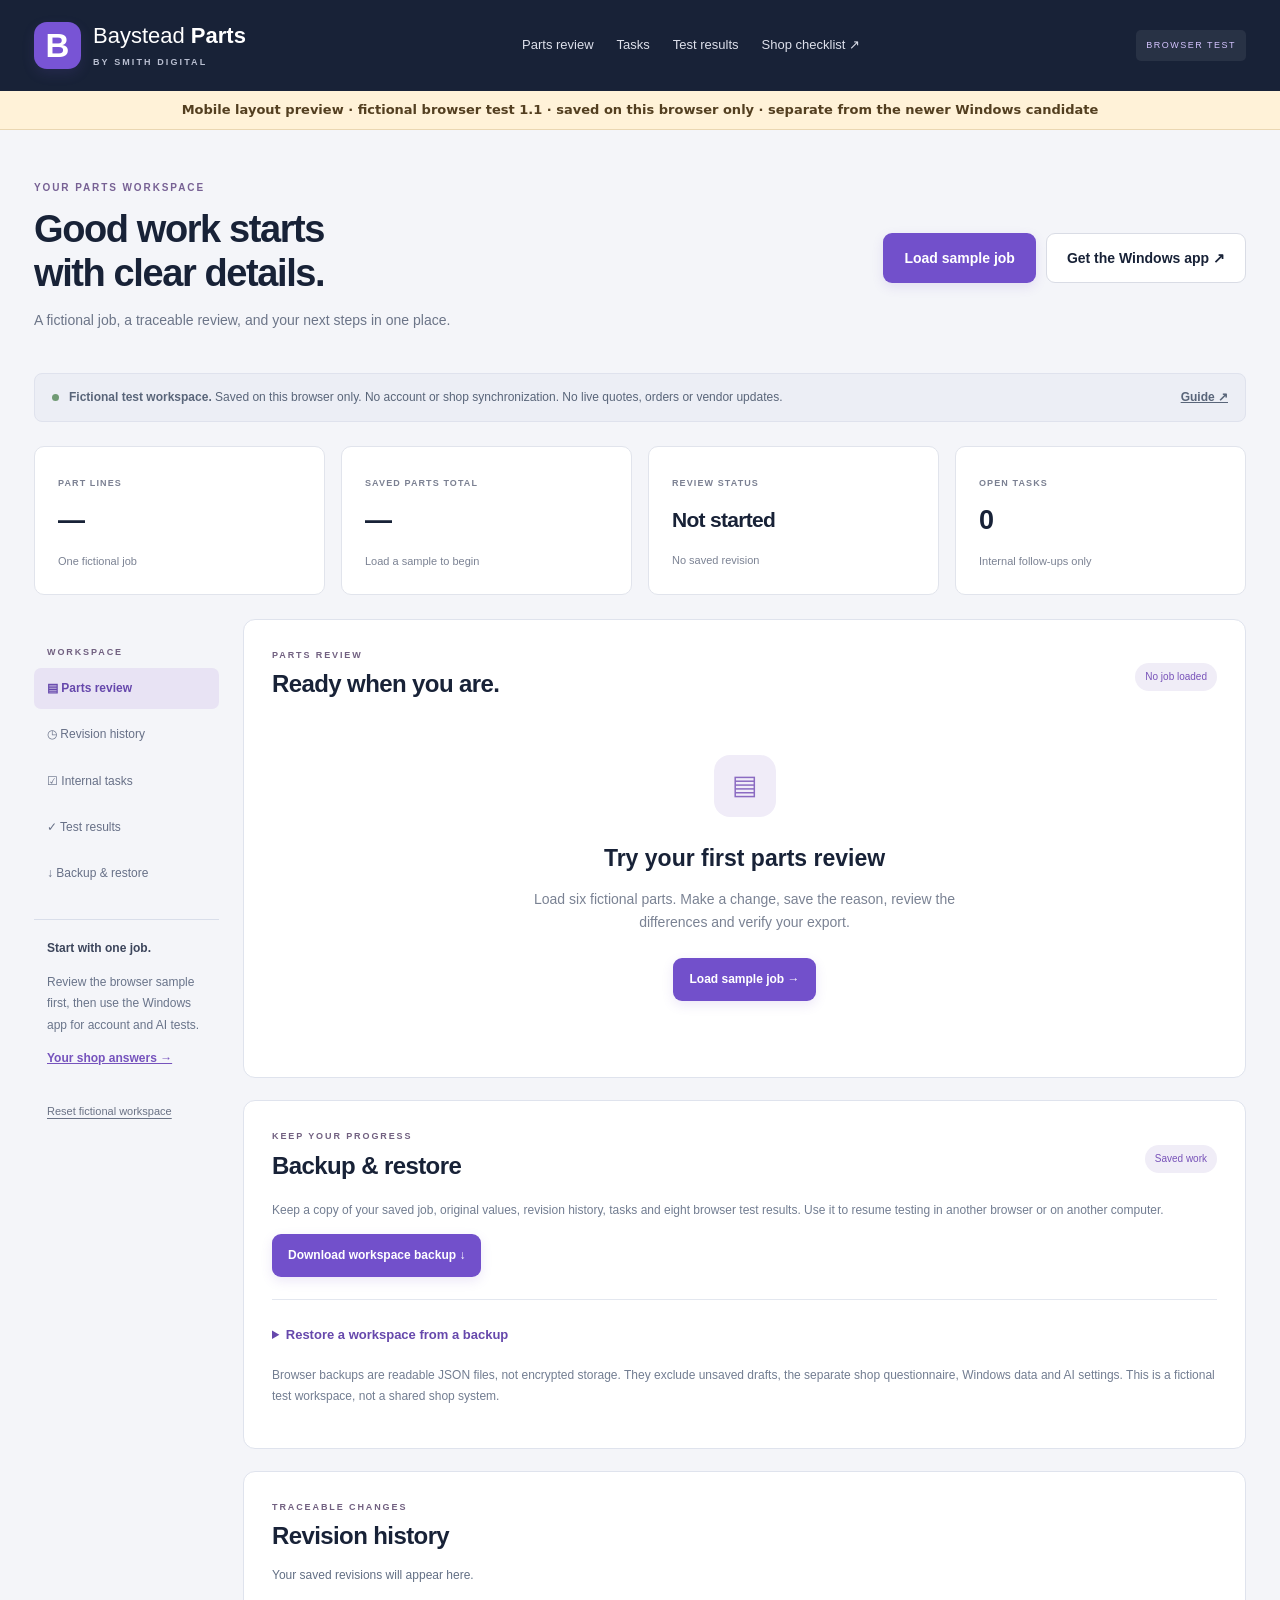
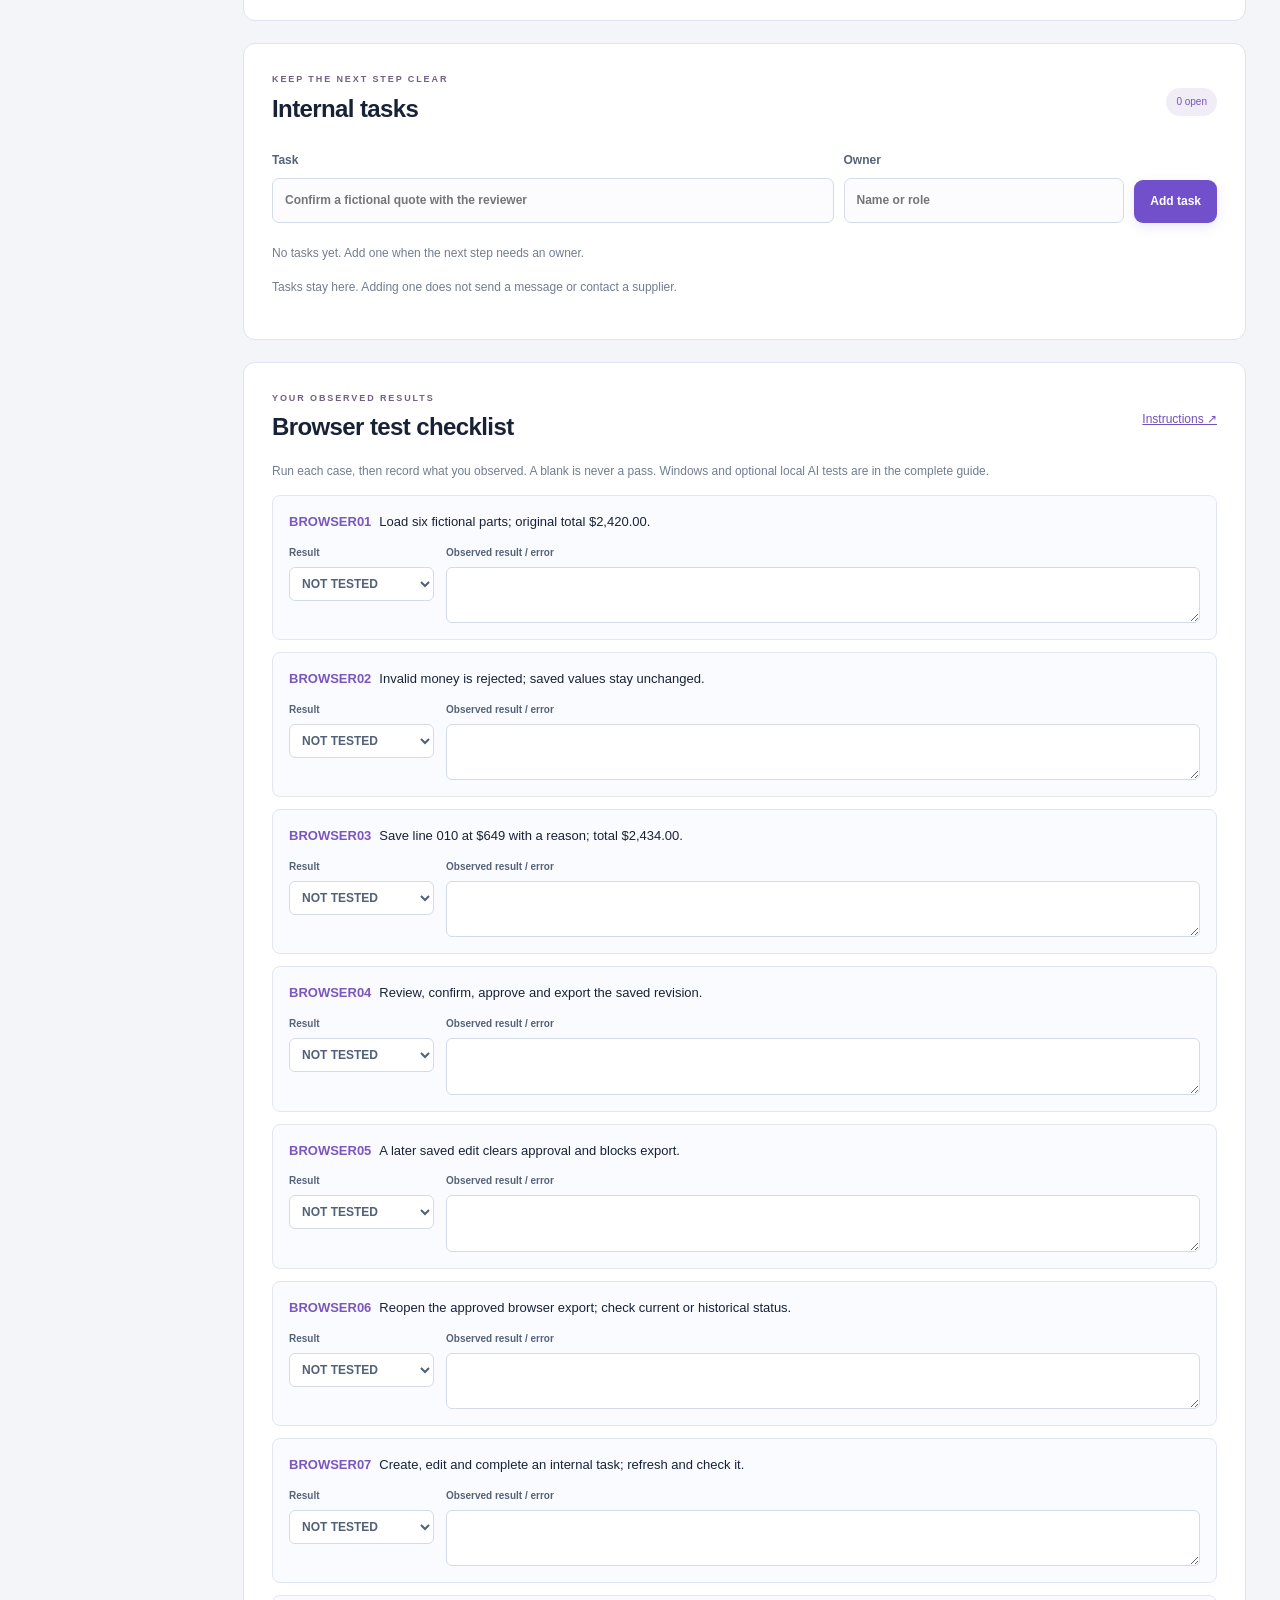
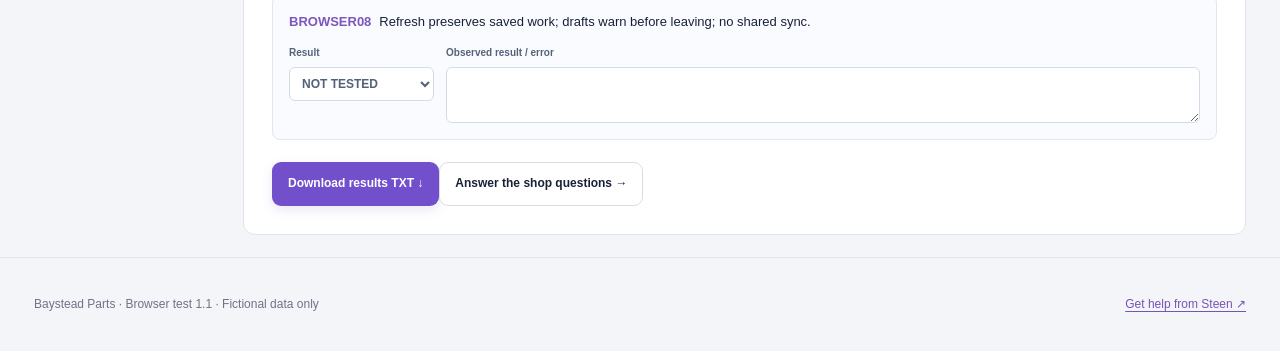
==== index.html @ 7f8ba716 "Publish fictional Baystead phone layout preview" ====
<!doctype html><html lang="en"><head><meta charset="utf-8"><meta name="robots" content="noindex,nofollow"><meta name="viewport" content="width=device-width,initial-scale=1"><title>Workspace — Baystead Parts</title><link rel="icon" href="icon.svg"><link rel="stylesheet" href="site.css"><link rel="stylesheet" href="style.css"><link rel="stylesheet" href="preview.css"></head><body><a class="skip" href="#main">Skip to workspace</a><header class="app-header"><a class="brand" href="https://baystead-parts.netlify.app/"><span class="mark">B</span><span>Baystead <b>Parts</b><small>BY SMITH DIGITAL</small></span></a><nav aria-label="Workspace navigation"><a href="#workbench">Parts review</a><a href="#tasks-panel">Tasks</a><a href="#test-panel">Test results</a><a href="https://baystead-parts.netlify.app/checklist/">Shop checklist ↗</a></nav><span class="app-badge">BROWSER TEST</span></header><p class="phone-preview-note">Mobile layout preview · fictional browser test 1.1 · saved on this browser only · separate from the newer Windows candidate</p><main id="main" class="workspace"><section class="welcome"><div><p class="eyebrow">YOUR PARTS WORKSPACE</p><h1>Good work starts<br>with clear details.</h1><p>A fictional job, a traceable review, and your next steps in one place.</p></div><div class="welcome-actions"><button id="load" class="button primary">Load sample job</button><a class="button secondary" href="https://baystead-parts.netlify.app/#windows">Get the Windows app ↗</a></div></section><div class="boundary"><span class="dot"></span><span><b>Fictional test workspace.</b> Saved on this browser only. No account or shop synchronization. No live quotes, orders or vendor updates.</span><a href="https://baystead-parts.netlify.app/guide.pdf">Guide ↗</a></div><div id="notice" role="status" aria-live="polite"></div><section class="metrics" aria-label="Workspace summary"><div><span>PART LINES</span><strong id="metric-lines">—</strong><small>One fictional job</small></div><div><span>SAVED PARTS TOTAL</span><strong id="metric-total">—</strong><small id="metric-original">Load a sample to begin</small></div><div><span>REVIEW STATUS</span><strong id="metric-review">Not started</strong><small id="metric-revision">No saved revision</small></div><div><span>OPEN TASKS</span><strong id="metric-tasks">0</strong><small>Internal follow-ups only</small></div></section><div class="desk-layout"><aside class="sidebar"><p class="eyebrow">WORKSPACE</p><a href="#workbench" class="active">▤ Parts review</a><a href="#history-panel">◷ Revision history</a><a href="#tasks-panel">☑ Internal tasks</a><a href="#test-panel">✓ Test results</a><a href="#recovery-panel">↓ Backup &amp; restore</a><div class="sidebar-note"><b>Start with one job.</b><p>Review the browser sample first, then use the Windows app for account and AI tests.</p><a href="https://baystead-parts.netlify.app/checklist/">Your shop answers →</a></div><button id="reset" class="reset" type="button">Reset fictional workspace</button></aside><div class="main-panels"><section id="workbench" class="panel"><div class="panel-heading"><div><p class="eyebrow" id="job-meta">PARTS REVIEW</p><h2 id="job-title">Ready when you are.</h2></div><span id="save-status" class="status-chip">No job loaded</span></div><div id="empty" class="empty"><span class="empty-icon">▤</span><h3>Try your first parts review</h3><p>Load six fictional parts. Make a change, save the reason, review the differences and verify your export.</p><button id="sample" class="button primary">Load sample job →</button></div><div id="editor" hidden><p class="subtle">Edit quantity or unit price. All changed rows are saved together. Original values stay preserved.</p><div class="table-wrap"><table class="parts-table"><thead><tr><th scope="col">Part</th><th scope="col">Original</th><th scope="col">Quantity</th><th scope="col">Unit price ($)</th><th scope="col">Saved line total</th></tr></thead><tbody id="lines"></tbody></table></div><div class="save-area"><label for="reason">Why are you changing these parts?<input id="reason" maxlength="500" placeholder="For example: corrected the fictional supplier quote"></label><div class="save-actions"><button id="save" class="button primary">Save revision & review →</button><button id="discard" class="button secondary">Discard draft</button></div></div><section class="review"><div class="panel-heading"><h3>Review changes</h3><span class="subtle">Compared with original</span></div><div id="diff"></div><label class="confirm"><input type="checkbox" id="confirm"> <span>I reviewed the saved parts and every difference shown above.</span></label><button id="approve" class="button primary" disabled>Approve revision</button><p class="subtle">This is a local workflow check. It does not authorize repairs or purchases.</p></section><section class="export-section"><h3>Export and verify</h3><p class="subtle">Browser review files are for this browser workspace. They are not Windows or vendor import files.</p><button id="export" class="button secondary" disabled>Download approved review JSON ↓</button><div class="verify-row"><label for="import">Choose browser review JSON<input id="import" type="file" accept=".json,application/json"></label><button id="verify" class="button secondary">Reopen & verify</button></div><p id="verifyresult" role="status" class="verify-result"></p><p class="subtle">Verification checks file integrity and the saved revision. It is not proof of an external approver's identity or vendor receipt.</p></section></div></section><section class="panel recovery-panel" id="recovery-panel"><div class="panel-heading"><div><p class="eyebrow">KEEP YOUR PROGRESS</p><h2>Backup &amp; restore</h2></div><span class="status-chip">Saved work</span></div><p class="subtle">Keep a copy of your saved job, original values, revision history, tasks and eight browser test results. Use it to resume testing in another browser or on another computer.</p><div class="recovery-actions"><button id="backup-download" class="button primary">Download workspace backup ↓</button><button id="undo-restore" class="button secondary" hidden>Undo restore</button></div><p id="backup-ready" class="subtle" hidden>Backup ready. If the download did not start, <a id="backup-save">save your backup file</a>.</p><p id="rollback-note" class="subtle" hidden>Your previous workspace is kept until your next saved change. Undo restore brings it back.</p><details class="restore-details"><summary>Restore a workspace from a backup</summary><p class="subtle">Save or discard drafts first. You will see a preview before anything is replaced. Restore replaces this browser's whole workspace; it does not merge work.</p><div class="verify-row"><label for="backup-file">Choose workspace backup JSON<input id="backup-file" type="file" accept=".json,application/json"></label><button id="restore-preview-button" class="button secondary">Preview backup</button></div><div id="restore-preview" class="restore-preview" hidden><h3>Review before replacing</h3><dl><dt>Current workspace</dt><dd id="restore-current"></dd><dt>Backup workspace</dt><dd id="restore-incoming"></dd><dt>Backup created</dt><dd id="restore-created"></dd></dl><p class="subtle">The file passed its format, history and integrity checks. This does not verify who created it. Only restore files you trust.</p><label class="confirm"><input id="restore-confirm" type="checkbox"><span>Replace my current saved workspace with this backup. Keep my current workspace available for one undo.</span></label><div class="recovery-actions"><button id="restore-apply" class="button primary" disabled>Replace with this backup</button><button id="restore-cancel" class="button secondary">Cancel</button></div></div></details><p id="recovery-status" class="verify-result" role="status" aria-live="polite"></p><p class="subtle">Browser backups are readable JSON files, not encrypted storage. They exclude unsaved drafts, the separate shop questionnaire, Windows data and AI settings. This is a fictional test workspace, not a shared shop system.</p></section><section class="panel" id="history-panel"><div class="panel-heading"><div><p class="eyebrow">TRACEABLE CHANGES</p><h2>Revision history</h2></div></div><div id="history"><p class="subtle">Your saved revisions will appear here.</p></div></section><section class="panel" id="tasks-panel"><div class="panel-heading"><div><p class="eyebrow">KEEP THE NEXT STEP CLEAR</p><h2>Internal tasks</h2></div><span class="status-chip" id="task-count">0 open</span></div><form id="taskform"><label for="tasktext">Task<input id="tasktext" maxlength="300" required placeholder="Confirm a fictional quote with the reviewer"></label><label for="taskowner">Owner<input id="taskowner" maxlength="80" placeholder="Name or role"></label><button class="button primary" type="submit">Add task</button></form><div id="tasks"></div><p class="subtle">Tasks stay here. Adding one does not send a message or contact a supplier.</p></section><section class="panel" id="test-panel"><div class="panel-heading"><div><p class="eyebrow">YOUR OBSERVED RESULTS</p><h2>Browser test checklist</h2></div><a href="https://baystead-parts.netlify.app/guide.pdf">Instructions ↗</a></div><p class="subtle">Run each case, then record what you observed. A blank is never a pass. Windows and optional local AI tests are in the complete guide.</p><div id="qa"></div><button id="downloadqa" class="button primary">Download results TXT ↓</button><a href="https://baystead-parts.netlify.app/checklist/" class="button secondary">Answer the shop questions →</a></section><button id="reset-mobile" class="reset" type="button">Reset fictional workspace</button></div></div><noscript><div class="notice">The browser workspace needs JavaScript. You can still <a href="https://baystead-parts.netlify.app/guide.pdf">read the guide</a> or <a href="https://baystead-parts.netlify.app/#windows">download the Windows app</a>.</div></noscript></main><footer><p>Baystead Parts · Browser test 1.1 · Fictional data only</p><a href="mailto:steen.smithdigital@gmail.com">Get help from Steen ↗</a></footer><script type="module" src="app.js"></script></body></html>
---- site.css ----
@font-face{font-family:Baystead;src:local('Aptos'),local('Segoe UI')}*{box-sizing:border-box}html{scroll-behavior:smooth;scroll-padding-top:32px}body{margin:0;background:#fafbf9;color:#182237;font:16px/1.6 Baystead,'Segoe UI',Arial,sans-serif}a{color:inherit}button,input,textarea,select{font:inherit}a:focus-visible,button:focus-visible,input:focus-visible,textarea:focus-visible,select:focus-visible{outline:3px solid #9f75ed;outline-offset:4px}button,a{touch-action:manipulation}.skip{position:absolute;left:16px;top:-100px;z-index:10;padding:12px;background:white}.skip:focus{top:10px}.top{max-width:1280px;margin:auto;padding:28px 48px;display:flex;align-items:center;justify-content:space-between;gap:30px}.brand{text-decoration:none;display:flex;gap:12px;align-items:center;font-size:22px;line-height:1.2;font-weight:400;white-space:nowrap}.brand b{font-weight:750}.mark{display:grid;place-items:center;background:#7854d5;color:white;border-radius:13px;width:47px;height:47px;font-size:33px;font-weight:800;box-shadow:0 5px 13px #7854d523}.brand small{display:block;font-size:9px;letter-spacing:2.1px;margin-top:7px;color:#666d80;font-weight:700}.top nav{display:flex;gap:28px;font-size:14px;font-weight:650}.top nav a{text-decoration:none}.top nav a:hover{color:#7854d5}.release{font-size:10px;font-weight:750;letter-spacing:1.5px;padding:8px 12px;background:#ece9f5;border-radius:6px;color:#645289}.hero{max-width:1280px;margin:0 auto;padding:72px 48px 90px;display:grid;grid-template-columns:1.05fr 1fr;gap:80px;align-items:center}.eyebrow{font-size:11px;font-weight:800;letter-spacing:1.9px;color:#716080;display:flex;align-items:center;gap:9px}.dot{display:inline-block;width:7px;height:7px;background:#709a74;border-radius:50%}h1{font-size:clamp(44px,4.6vw,66px);line-height:1.08;letter-spacing:-2.8px;font-weight:680;margin:22px 0}h1 span{color:#7854d5}.intro{max-width:470px;color:#647083;font-size:17px;line-height:1.8;margin-bottom:28px}.actions{display:flex;gap:12px;flex-wrap:wrap}.button{min-height:48px;display:inline-flex;align-items:center;justify-content:center;gap:24px;padding:13px 20px;border-radius:9px;text-decoration:none;font-size:14px;font-weight:700;border:1px solid transparent}.primary{color:#fff;background:#7250cb;box-shadow:0 4px 12px #7752c524}.primary:hover{background:#593ba7}.secondary{background:#fff;border-color:#d9dce5}.secondary:hover{background:#f0eef7}.fine{font-size:12px;line-height:1.6;color:#687185}.preview{background:white;border:1px solid #e1e3ea;border-radius:18px;overflow:hidden;box-shadow:0 25px 70px #1b204014,0 2px 6px #18223708;transform:rotate(1.5deg)}.preview-top{display:flex;align-items:center;gap:9px;padding:18px 20px;background:#192438;color:#fff;font-size:12px}.mini-mark{color:#bc9eff;font-size:20px;font-weight:800}.pill{margin-left:auto;color:#ced2dd;background:#ffffff12;padding:4px 9px;border-radius:20px;font-size:9px}.preview-content{padding:28px}.preview h2{font-size:24px;font-weight:650;letter-spacing:-.5px;margin:5px 0 25px}.preview-metrics{display:grid;grid-template-columns:1fr 1.5fr;gap:10px;margin-bottom:25px}.preview-metrics div{background:#f6f5fa;padding:17px;border-radius:9px}.preview-metrics small{font-size:9px;letter-spacing:1px;color:#7a7b8c}.preview-metrics strong{display:block;font-size:27px;font-weight:650}.preview-row{display:flex;gap:13px;align-items:center;border-top:1px solid #eef0f3;padding:17px 0}.line-icon{background:#f1eef9;color:#7952c6;border-radius:8px;display:grid;place-items:center;min-width:35px;height:35px;font-size:10px;font-weight:750}.preview-row b{font-size:13px}.preview-row small{display:block;color:#748093;font-size:10px}.tick,.arrow{margin-left:auto;color:#6d9475}.preview-footer{font-size:11px;color:#788579;background:#f0f6f1;margin:6px -6px -5px;padding:11px 12px;border-radius:7px}.preview-footer .dot{margin-right:8px}.section{max-width:1184px;margin:0 auto;padding:64px 0;border-top:1px solid #e4e7ed}.section-heading{display:flex;gap:70px;align-items:end;justify-content:space-between;margin-bottom:30px}.section h2{font-size:34px;letter-spacing:-1.2px;line-height:1.18;font-weight:650;margin:12px 0 0}.section-heading>p{max-width:370px;font-size:14px;color:#6c7584;line-height:1.7}.steps{display:grid;grid-template-columns:repeat(3,1fr);gap:20px}.card{padding:27px;background:white;border:1px solid #e0e3ea;border-radius:12px}.step{color:#8f75bd;font-size:12px;font-weight:800;letter-spacing:1px}.card h3{font-size:20px;font-weight:650;letter-spacing:-.4px;margin-top:20px}.card p{color:#6b7383;font-size:14px;min-height:88px}.text-link{font-size:13px;font-weight:700;color:#6b48ba;text-underline-offset:4px}.install{display:grid;grid-template-columns:1fr 1fr;gap:30px 100px;background:#eeedf4;max-width:1280px;padding:60px 70px;border:0;border-radius:18px;margin:18px auto 60px}.install p{font-size:14px;color:#687286}.install h2{font-size:38px;margin-bottom:25px}.install .button{margin-top:10px}.install-steps{list-style:none;padding:0;counter-reset:step;align-self:center}.install-steps li{position:relative;padding-left:51px;margin:0 0 27px;counter-increment:step}.install-steps li:before{content:counter(step);display:grid;place-items:center;position:absolute;left:0;top:0;width:32px;height:32px;background:white;border:1px solid #dedbe9;border-radius:50%;font-size:12px;font-weight:700;color:#7354b1}.install-steps b{font-size:16px}.install-steps span{display:block;color:#6b7383;font-size:13px;line-height:1.7;margin-top:6px}.install .install-note{grid-column:1/-1;border-top:1px solid #d9d7e4;margin:0;padding-top:23px;font-size:12px;max-width:none}.comparison{display:grid;grid-template-columns:1fr 1fr;gap:60px;margin:35px 0}.comparison h3{font-weight:650;font-size:23px;letter-spacing:-.5px}.comparison p{color:#657184;font-size:14px;max-width:460px}.label{font-size:9px;letter-spacing:1.3px;font-weight:800;border-radius:5px;padding:7px 9px}.ready{color:#356c4d;background:#e5f2e9}.next{color:#6b5894;background:#eeebf6}.notice{border-left:3px solid #9b82c7;padding:16px 22px;background:#f1eff6;color:#646577;font-size:13px}.notice b{color:#42405b}.help{display:grid;grid-template-columns:1fr 1fr;gap:100px}.help p{color:#6b7485;font-size:14px;max-width:360px}.resource-list a{display:flex;align-items:center;justify-content:space-between;text-decoration:none;padding:19px 0;border-bottom:1px solid #dfe3eb}.resource-list a:hover{color:#6e4dbc}.resource-list b{font-size:14px}.resource-list small{font-size:12px;color:#737b8d;display:block;margin-top:4px}footer{max-width:1280px;margin:40px auto 0;padding:35px 48px 50px;border-top:1px solid #e1e5ed;display:flex;justify-content:space-between;align-items:center;gap:30px}footer p{color:#6d7484;font-size:12px}footer a{text-underline-offset:3px}@media(max-width:1250px){.section{margin-left:48px;margin-right:48px}.install{margin-left:24px;margin-right:24px}}@media(max-width:950px){.top{padding:24px}.release{display:none}.hero{gap:32px;padding:40px 24px 60px}h1{font-size:48px}.hero .actions{gap:8px}.hero .button{font-size:12px;padding:12px}.preview-content{padding:20px}.section{margin-left:24px;margin-right:24px;padding:45px 0}.section-heading{gap:28px}.steps{gap:12px}.card{padding:21px}.install{padding:38px;gap:25px 40px}.help{gap:50px}.preview-row small{font-size:9px}footer{padding:25px}}@media(max-width:680px){.top{padding:20px;gap:18px;align-items:flex-start}.top nav{gap:12px;font-size:12px;flex-wrap:wrap;justify-content:flex-end}.top nav a:first-child{display:none}.brand{font-size:18px}.brand small{font-size:8px;letter-spacing:1.3px}.mark{width:39px;height:39px;font-size:28px}.hero{grid-template-columns:1fr;padding:32px 24px 45px;gap:30px}h1{font-size:49px;letter-spacing:-2px}.intro{font-size:16px}.hero .button{font-size:13px;padding:14px 16px}.preview{max-width:460px;transform:none;width:100%}.section-heading{display:block}.section h2{font-size:30px}.section-heading>p{max-width:none}.steps{grid-template-columns:1fr;gap:14px}.card p{min-height:0}.card h3{margin:12px 0}.install{grid-template-columns:1fr;margin:8px 14px 35px;padding:30px 24px}.install h2{font-size:33px}.comparison{grid-template-columns:1fr;gap:24px}.help{grid-template-columns:1fr;gap:15px}footer{align-items:flex-start;flex-direction:column;margin-top:5px;padding:30px 24px}footer p{margin:0}.preview-metrics strong{font-size:25px}.preview-top{padding:16px}.pill{font-size:8px}.notice{padding:14px}.preview-row small{font-size:10px}}@media(prefers-reduced-motion:reduce){html{scroll-behavior:auto}}
---- style.css ----
body{background:#f4f5f9}.app-header{background:#182237;color:white;padding:22px 34px;display:flex;align-items:center;justify-content:space-between;gap:30px}.app-header .brand small{color:#b8bed0}.app-header nav{display:flex;gap:23px;font-size:13px}.app-header nav a{text-decoration:none;color:#dde0eb}.app-badge{font-size:9px;letter-spacing:1.5px;background:#ffffff12;color:#d5c4ff;padding:8px 10px;border-radius:5px}.workspace{max-width:1480px;margin:auto;padding:0 34px}.welcome{display:flex;justify-content:space-between;align-items:center;padding:40px 0 28px;gap:35px}.welcome h1{font-size:38px;letter-spacing:-1.4px;line-height:1.14;margin:12px 0}.welcome p{color:#6c7588;font-size:14px}.welcome .eyebrow{font-size:10px;color:#776194}.welcome-actions{display:flex;gap:10px;flex-wrap:wrap}.boundary{display:flex;align-items:center;gap:10px;font-size:12px;padding:14px 17px;border:1px solid #dfe2ed;background:#eceef5;border-radius:8px;color:#596579}.boundary>a{margin-left:auto;font-weight:700;white-space:nowrap}.boundary .dot{flex-shrink:0}#notice:empty{display:none}#notice{padding:12px 18px;margin:16px 0;background:#e6f1e9;color:#315b3e;border-radius:8px;font-size:14px}#notice.error{background:#fbebe8;color:#a2392c}.metrics{display:grid;grid-template-columns:repeat(4,1fr);gap:16px;margin:24px 0}.metrics>div{padding:21px 23px;background:white;border:1px solid #e1e4ec;border-radius:10px}.metrics span{font-size:9px;font-weight:800;letter-spacing:1.1px;color:#7b8092}.metrics strong{display:block;font-size:27px;font-weight:650;letter-spacing:-.7px;margin:5px 0}.metrics small{color:#7b8293;font-size:11px}.metrics>div:nth-child(3) strong{font-size:21px;margin:9px 0}.desk-layout{display:grid;grid-template-columns:185px minmax(0,1fr);gap:24px}.sidebar{padding:17px 0}.sidebar>a{display:block;text-decoration:none;padding:11px 13px;font-size:12px;color:#677087;margin:5px 0;border-radius:7px}.sidebar>a.active{color:#6648ac;background:#e8e3f4;font-weight:750}.sidebar-note{padding:18px 13px;border-top:1px solid #d9deea;margin-top:25px;font-size:12px;color:#69748a;line-height:1.8}.sidebar-note b{color:#3c455b}.sidebar-note a{color:#7653bd;font-weight:750}.sidebar .eyebrow{padding-left:13px;font-size:9px}.reset{border:0;background:none;color:#6a7285;font-size:11px;text-align:left;text-decoration:underline;text-underline-offset:3px;cursor:pointer;padding:15px 13px}.main-panels{min-width:0}.panel{padding:28px;background:white;border:1px solid #dfe3ed;border-radius:12px;margin-bottom:22px;scroll-margin-top:22px}.panel-heading{display:flex;align-items:center;justify-content:space-between;gap:18px}.panel h2{font-size:24px;letter-spacing:-.6px;font-weight:650;margin:3px 0}.panel h3{font-size:17px;font-weight:650;margin:12px 0}.panel .eyebrow{font-size:9px;margin:0}.panel-heading>a{font-size:12px;color:#7050b9}.status-chip{font-size:10px;padding:6px 10px;border-radius:20px;background:#f0edf7;color:#7853b9;white-space:nowrap}.status-chip.dirty{background:#fff0d8;color:#8b6222}.subtle{font-size:12px;color:#727d91;line-height:1.8}.empty{text-align:center;padding:48px 20px}.empty-icon{display:grid;place-items:center;width:62px;height:62px;margin:auto;background:#f0ecf8;border-radius:16px;color:#8b6bc2;font-size:27px}.empty h3{font-size:23px;margin-top:23px}.empty p{font-size:14px;color:#7a8293;max-width:430px;margin:12px auto 25px}.table-wrap{overflow-x:auto;margin-top:20px}.parts-table{width:100%;border-collapse:collapse;font-size:12px}.parts-table th{text-align:left;font-size:9px;letter-spacing:.7px;color:#788196;background:#f6f7fa;padding:11px 9px}.parts-table td{padding:14px 9px;border-bottom:1px solid #e9ecf2;vertical-align:middle}.parts-table td:first-child{min-width:160px}.parts-table td:first-child strong{display:block;font-size:12px}.parts-table small{display:block;color:#838b9a;font-size:9px;margin:3px 0}.parts-table input{max-width:108px;min-width:70px;width:100%;padding:9px 8px;border:1px solid #d2d8e6;border-radius:6px;color:#29354e;background:#fafbfe;font-size:13px}.parts-table input[data-quantity]{max-width:68px;min-width:48px}.parts-table td:nth-child(2){color:#8891a3;white-space:nowrap}.parts-table td:last-child{font-variant-numeric:tabular-nums;white-space:nowrap}.save-area{padding:22px 0 0}.panel label{font-size:12px;font-weight:650;color:#55637a}.panel input:not([type=checkbox]){font:inherit}.save-area input,#taskform input{width:100%;display:block;border:1px solid #d4dbea;border-radius:7px;padding:12px;margin-top:8px;background:#fcfcfe}.save-actions{display:flex;gap:10px;margin-top:14px}.panel .button{min-height:42px;font-size:12px;padding:11px 15px;cursor:pointer}.panel .button:disabled{opacity:.45;cursor:not-allowed}.review,.export-section{border-top:1px solid #e3e7ef;margin-top:26px;padding-top:20px}.diff-row{font-size:12px;padding:10px 12px;border-bottom:1px solid #eceef3;background:#f9f8fc;display:flex;justify-content:space-between;gap:16px}.diff-row span{color:#7751bc;font-variant-numeric:tabular-nums}.confirm{display:flex;align-items:flex-start;gap:9px;line-height:1.7;margin:18px 0}.confirm input{accent-color:#7854c4;margin-top:4px;min-width:16px}.verify-row{display:flex;gap:16px;align-items:end;margin-top:20px}.verify-row label{flex:1}.verify-row input{display:block;width:100%;margin-top:7px;font-size:12px;padding:8px;border:1px solid #d9deea;border-radius:7px}.verify-result{font-size:12px;overflow-wrap:anywhere;color:#476c50}.verify-result.error{color:#a23832}#history .history-item{padding:14px 0;border-top:1px solid #e5e9f1;margin-top:12px;font-size:12px}#history small{display:block;color:#8b91a1;font-size:10px}#history p{margin:6px 0;color:#626f84}#history li{font-size:11px;line-height:1.8}#taskform{display:grid;grid-template-columns:2fr 1fr auto;gap:10px;align-items:end;margin:20px 0}.task-row{display:flex;gap:13px;padding:15px 0;border-top:1px solid #e8ebf2;align-items:center}.task-row>div{flex:1;min-width:0}.task-row strong{font-size:13px;overflow-wrap:anywhere}.task-row small{font-size:11px;color:#7b8495;display:block}.task-row.done strong{text-decoration:line-through;color:#8b91a0}.task-actions{display:flex;gap:8px}.task-actions button{border:1px solid #dfe3ed;background:#f8f9fc;padding:7px 9px;border-radius:6px;font-size:10px;color:#596880;cursor:pointer}.qa-row{border:1px solid #e2e6ef;background:#fafbfe;border-radius:8px;padding:16px;margin:12px 0}.qa-title{display:flex;gap:8px;font-size:13px;line-height:1.6}.qa-title b{color:#7b57bd;white-space:nowrap}.qa-controls{display:grid;grid-template-columns:145px 1fr;gap:12px;margin-top:12px}.qa-controls select,.qa-controls textarea{width:100%;border:1px solid #d3dbe9;background:white;border-radius:6px;padding:8px;font-size:12px;color:#526178;display:block;margin-top:6px}.qa-controls textarea{resize:vertical;min-height:54px}.qa-controls label{font-size:10px}.panel #downloadqa{margin-top:10px}#reset-mobile{display:none}footer{max-width:1480px;padding:25px 34px;margin-top:0}footer>a{font-size:12px;color:#7653b4}@media(max-width:1080px){.app-header{padding:18px 24px}.app-header nav{gap:14px;font-size:11px}.app-badge{display:none}.workspace{padding:0 24px}.desk-layout{grid-template-columns:150px minmax(0,1fr);gap:16px}.panel{padding:21px}.welcome h1{font-size:34px}.metrics{gap:12px}.metrics>div{padding:17px}#taskform{grid-template-columns:1fr 1fr}#taskform button{grid-column:1/-1}.sidebar-note{padding:15px 9px}.sidebar>a{padding:10px 8px;font-size:11px}.sidebar .eyebrow{padding-left:8px}}@media(max-width:780px){.desk-layout{grid-template-columns:1fr}.sidebar{display:none}#reset-mobile{display:block}.app-header{flex-wrap:wrap;gap:17px}.app-header nav{width:100%;justify-content:space-between;gap:9px}.welcome{align-items:flex-start;flex-direction:column;gap:8px;padding:28px 0 23px}.welcome h1{font-size:34px}.welcome-actions{width:100%}.welcome-actions .button{font-size:12px}.metrics{grid-template-columns:repeat(2,1fr);margin:18px 0}.boundary{align-items:flex-start;font-size:11px}.boundary .dot{margin-top:5px}.workspace{padding:0 18px}.panel{padding:20px}.parts-table td:first-child{min-width:150px}.parts-table td{padding:12px 7px}.parts-table{min-width:640px}.table-wrap{margin-right:-6px}.panel h2{font-size:22px}.panel-heading{gap:10px}.panel-heading .status-chip{font-size:9px}.save-actions{flex-wrap:wrap}.verify-row{flex-direction:column;align-items:stretch}.task-row{align-items:flex-start;flex-wrap:wrap}.task-actions{width:100%}.qa-title{flex-direction:column;gap:2px}.qa-controls{grid-template-columns:1fr}.metrics strong{font-size:25px}.metrics>div:nth-child(3) strong{font-size:19px}.metrics span{font-size:8px}.metrics small{font-size:10px}.panel #downloadqa,.panel #downloadqa+a{width:100%;margin-top:10px}.diff-row{flex-direction:column;gap:4px}.welcome-actions .button{flex:1;white-space:nowrap;padding:12px 13px}footer{padding:25px 18px}}@media(max-width:360px){.app-header{padding:18px}.app-header nav{flex-wrap:wrap;justify-content:flex-start;gap:12px}.welcome h1{font-size:30px}.panel{padding:16px}.metrics>div{padding:14px}.metrics strong{font-size:23px}.metrics>div:nth-child(3) strong{font-size:16px}.welcome-actions{flex-direction:column}#taskform{grid-template-columns:1fr}#taskform button{grid-column:auto}.panel-heading{flex-wrap:wrap}}

.recovery-actions{display:flex;flex-wrap:wrap;gap:10px}.restore-details{border-top:1px solid #e3e7ef;margin-top:22px;padding-top:18px}.restore-details summary{cursor:pointer;font-size:13px;font-weight:650;color:#6648ac;padding:7px 0}.restore-preview{padding:20px;border:1px solid #d6ccec;background:#f9f7fd;border-radius:9px;margin-top:20px}.restore-preview dt{font-size:10px;text-transform:uppercase;letter-spacing:.5px;color:#705b91;font-weight:750;margin-top:16px}.restore-preview dd{margin:6px 0 0;font-size:13px;line-height:1.7;overflow-wrap:anywhere}.recovery-panel :focus-visible{outline:3px solid #8763cd;outline-offset:3px}@media(max-width:780px){.restore-preview{padding:15px}.recovery-actions .button{width:100%}}

[hidden]{display:none!important}

/* On phones, keep the part name in view while its quantity and price are edited. */
@media(max-width:780px){
  .table-wrap{overflow-x:visible;margin-right:0}
  .parts-table{display:block;min-width:0;width:100%;border-collapse:separate}
  .parts-table thead{position:absolute;width:1px;height:1px;overflow:hidden;clip-path:inset(50%);white-space:nowrap}
  .parts-table tbody{display:block}
  .parts-table tr{display:grid;grid-template-columns:repeat(2,minmax(0,1fr));gap:14px 12px;padding:17px;border:1px solid #e1e4ec;border-radius:10px;background:#fff}
  .parts-table tr+tr{margin-top:12px}
  .parts-table td{display:block;min-width:0;padding:0;border:0;overflow-wrap:anywhere}
  .parts-table td:first-child{grid-column:1/-1;min-width:0;padding-bottom:10px;border-bottom:1px solid #e9ecf2}
  .parts-table td:first-child strong{font-size:14px}
  .parts-table td:nth-child(2){grid-column:1;grid-row:2;white-space:normal;color:#45516a}
  .parts-table td:nth-child(3){grid-column:1;grid-row:3}
  .parts-table td:nth-child(4){grid-column:2;grid-row:3}
  .parts-table td:nth-child(5){grid-column:2;grid-row:2;font-size:14px;font-weight:700;color:#29354e}
  .parts-table td:not(:first-child)::before{display:block;margin-bottom:6px;color:#788196;font-size:9px;font-weight:800;letter-spacing:.7px;text-transform:uppercase}
  .parts-table td:nth-child(2)::before{content:"Original"}
  .parts-table td:nth-child(3)::before{content:"Quantity"}
  .parts-table td:nth-child(4)::before{content:"Unit price ($)"}
  .parts-table td:nth-child(5)::before{content:"Saved line total"}
  .parts-table input,.parts-table input[data-quantity]{box-sizing:border-box;width:100%;max-width:none;min-width:0;min-height:44px}
}
---- preview.css ----
.phone-preview-note{margin:0;padding:10px 20px;background:#fff2d8;color:#533f20;text-align:center;font:600 13px/1.4 system-ui,sans-serif;border-bottom:1px solid #ead7b2}
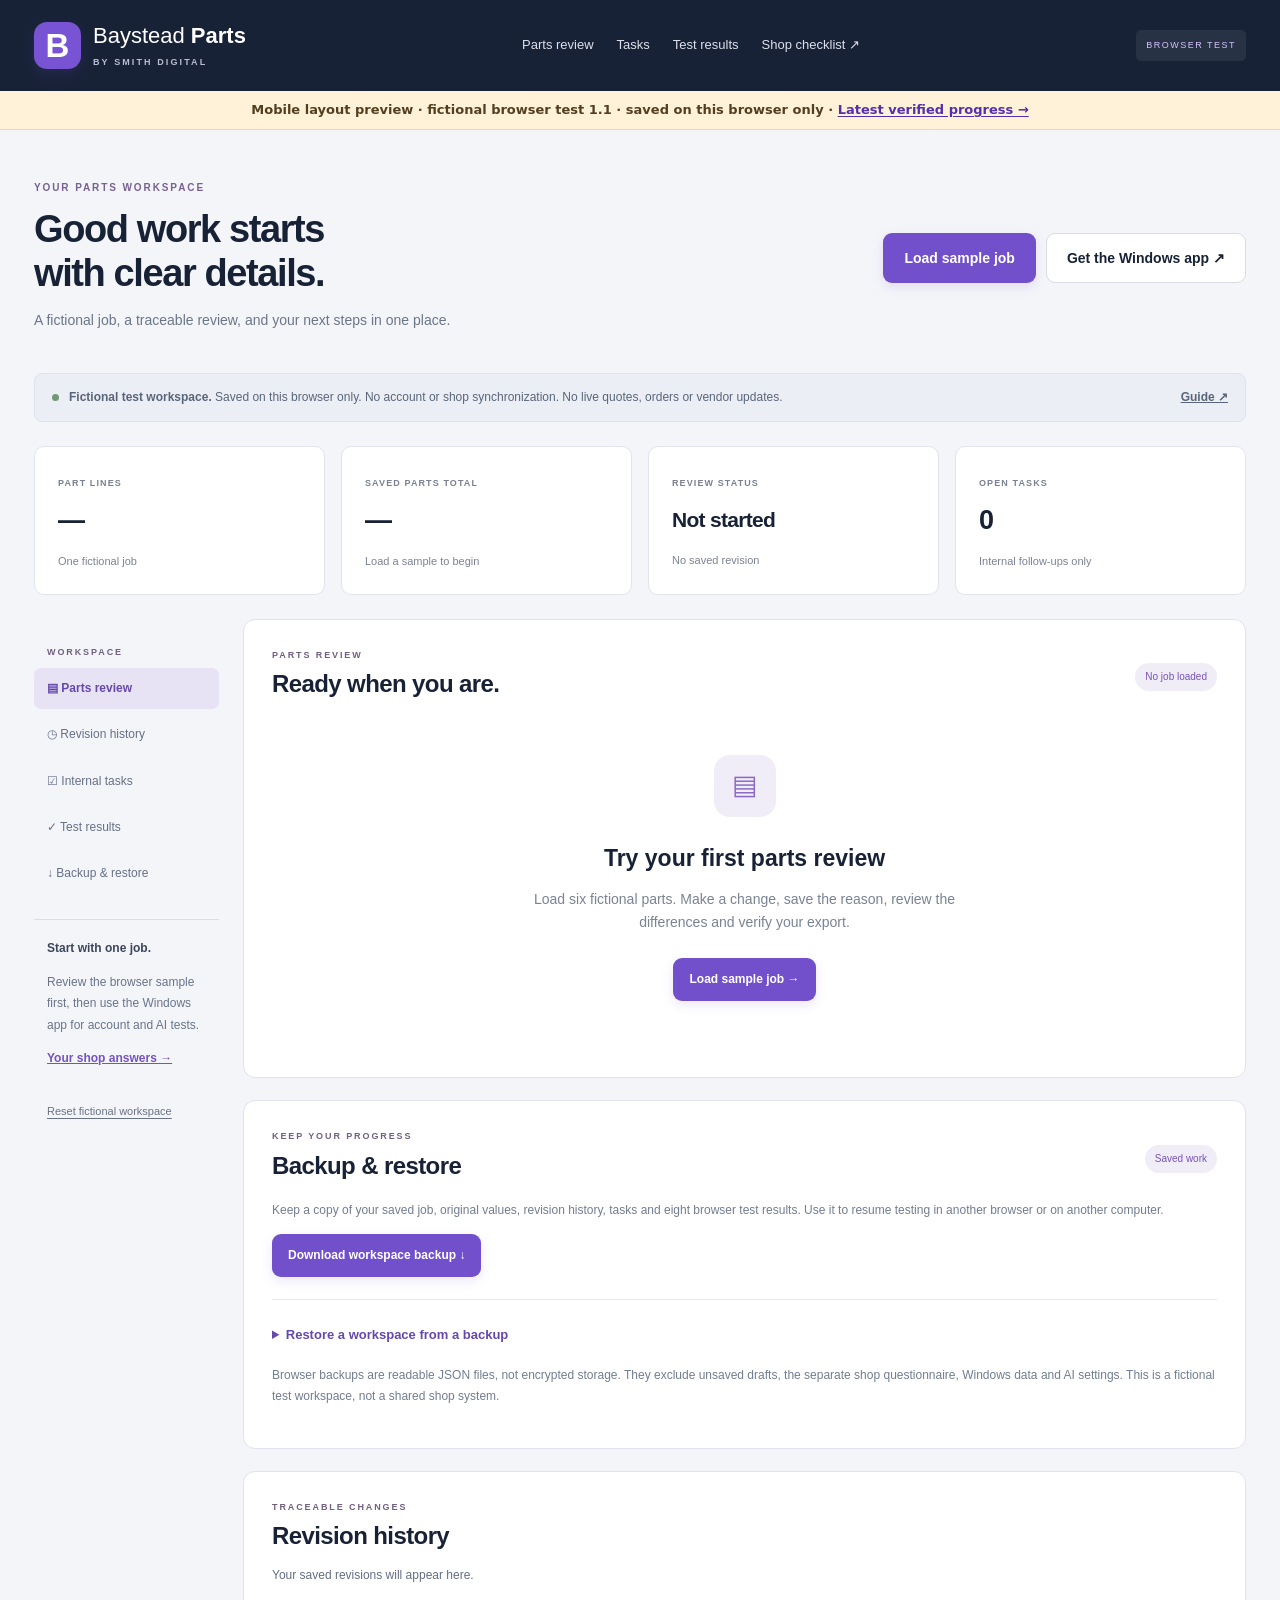
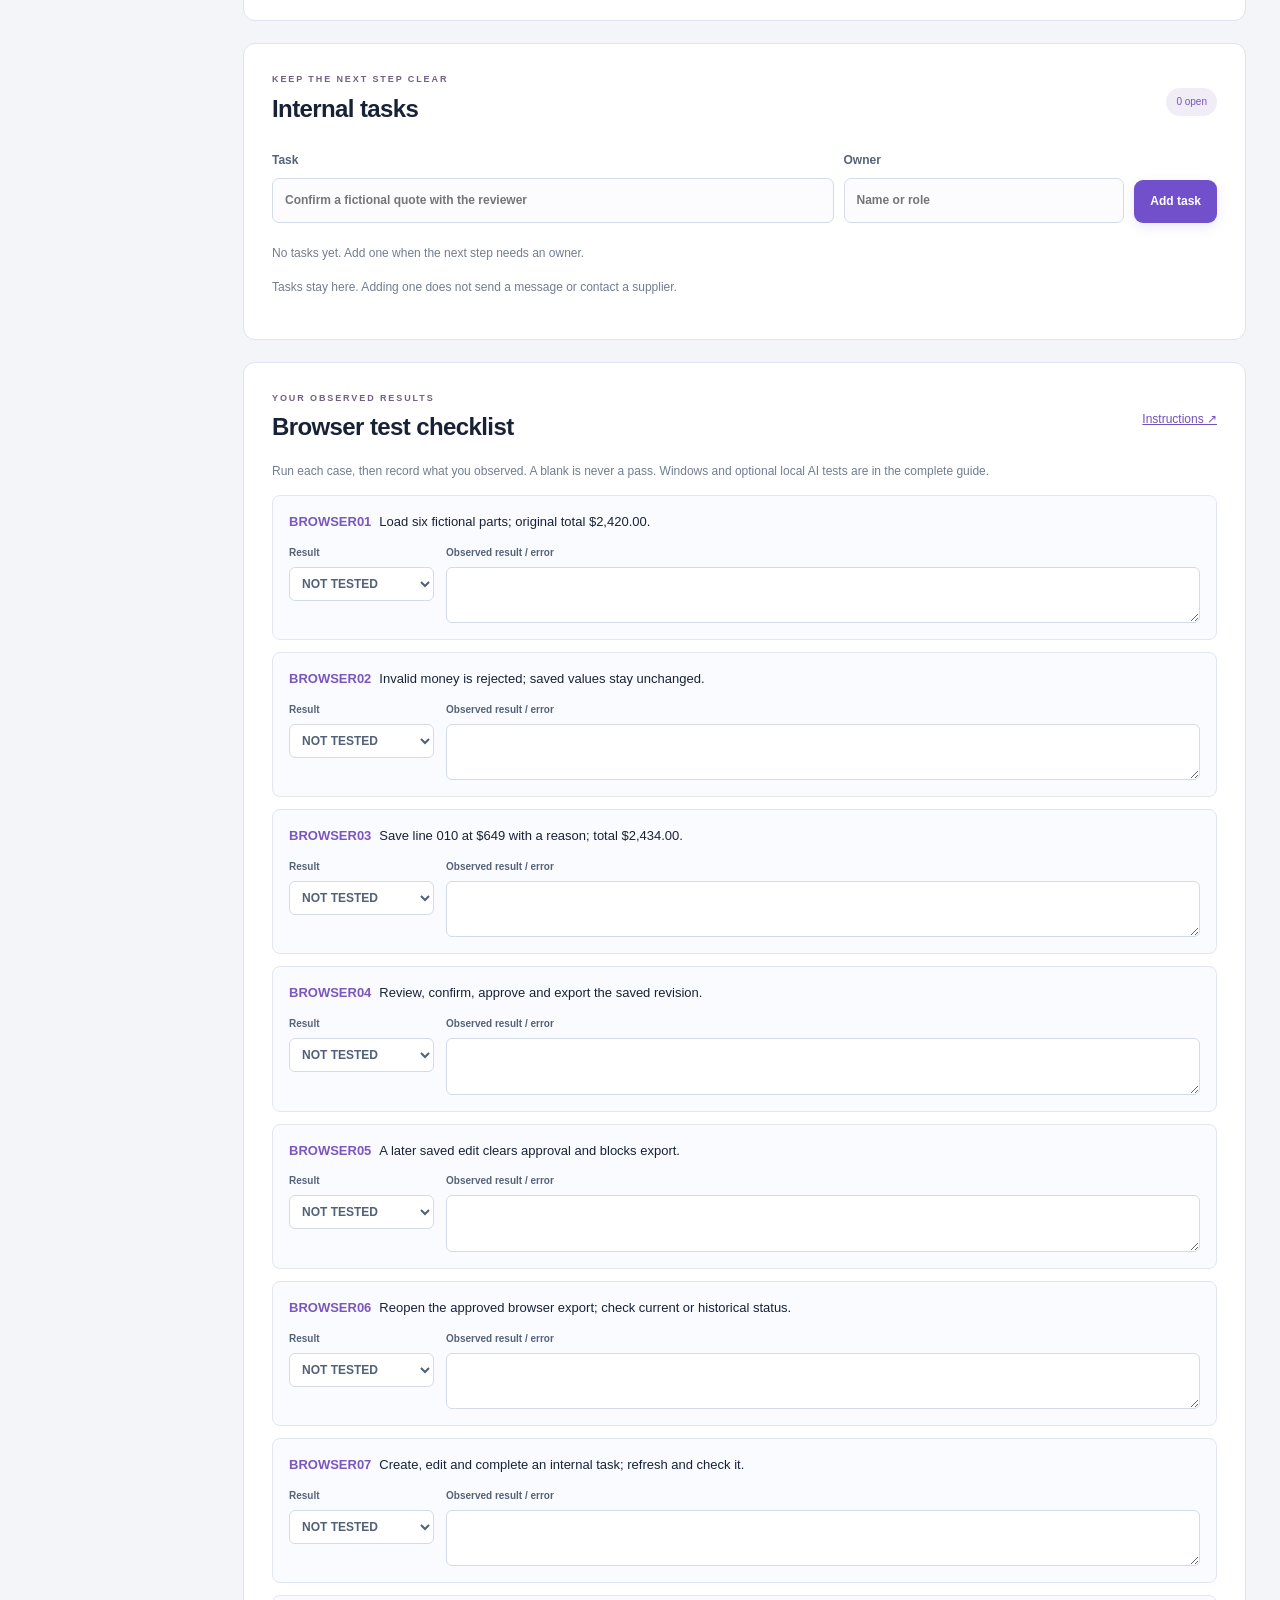
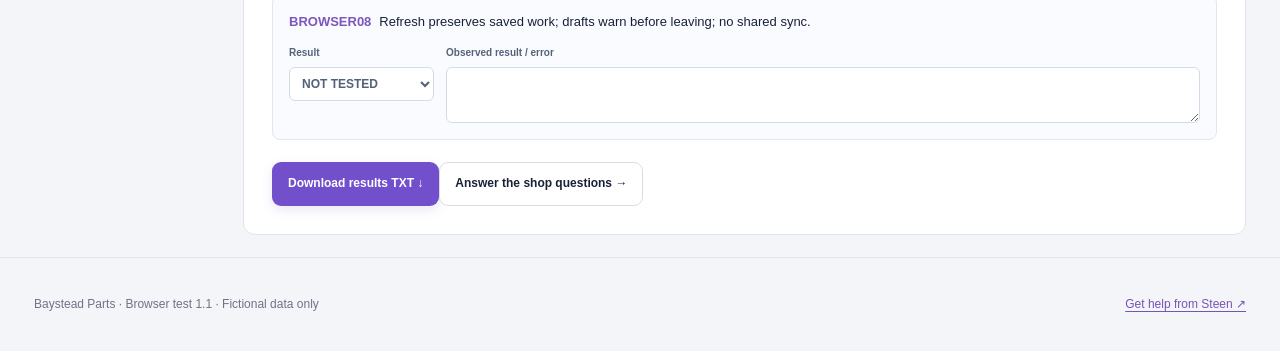
==== commit 226335af: "Show Baystead verified progress on phone" ====
--- a/index.html
+++ b/index.html
@@ -1 +1 @@
-<!doctype html><html lang="en"><head><meta charset="utf-8"><meta name="robots" content="noindex,nofollow"><meta name="viewport" content="width=device-width,initial-scale=1"><title>Workspace — Baystead Parts</title><link rel="icon" href="icon.svg"><link rel="stylesheet" href="site.css"><link rel="stylesheet" href="style.css"><link rel="stylesheet" href="preview.css"></head><body><a class="skip" href="#main">Skip to workspace</a><header class="app-header"><a class="brand" href="https://baystead-parts.netlify.app/"><span class="mark">B</span><span>Baystead <b>Parts</b><small>BY SMITH DIGITAL</small></span></a><nav aria-label="Workspace navigation"><a href="#workbench">Parts review</a><a href="#tasks-panel">Tasks</a><a href="#test-panel">Test results</a><a href="https://baystead-parts.netlify.app/checklist/">Shop checklist ↗</a></nav><span class="app-badge">BROWSER TEST</span></header><p class="phone-preview-note">Mobile layout preview · fictional browser test 1.1 · saved on this browser only · separate from the newer Windows candidate</p><main id="main" class="workspace"><section class="welcome"><div><p class="eyebrow">YOUR PARTS WORKSPACE</p><h1>Good work starts<br>with clear details.</h1><p>A fictional job, a traceable review, and your next steps in one place.</p></div><div class="welcome-actions"><button id="load" class="button primary">Load sample job</button><a class="button secondary" href="https://baystead-parts.netlify.app/#windows">Get the Windows app ↗</a></div></section><div class="boundary"><span class="dot"></span><span><b>Fictional test workspace.</b> Saved on this browser only. No account or shop synchronization. No live quotes, orders or vendor updates.</span><a href="https://baystead-parts.netlify.app/guide.pdf">Guide ↗</a></div><div id="notice" role="status" aria-live="polite"></div><section class="metrics" aria-label="Workspace summary"><div><span>PART LINES</span><strong id="metric-lines">—</strong><small>One fictional job</small></div><div><span>SAVED PARTS TOTAL</span><strong id="metric-total">—</strong><small id="metric-original">Load a sample to begin</small></div><div><span>REVIEW STATUS</span><strong id="metric-review">Not started</strong><small id="metric-revision">No saved revision</small></div><div><span>OPEN TASKS</span><strong id="metric-tasks">0</strong><small>Internal follow-ups only</small></div></section><div class="desk-layout"><aside class="sidebar"><p class="eyebrow">WORKSPACE</p><a href="#workbench" class="active">▤ Parts review</a><a href="#history-panel">◷ Revision history</a><a href="#tasks-panel">☑ Internal tasks</a><a href="#test-panel">✓ Test results</a><a href="#recovery-panel">↓ Backup &amp; restore</a><div class="sidebar-note"><b>Start with one job.</b><p>Review the browser sample first, then use the Windows app for account and AI tests.</p><a href="https://baystead-parts.netlify.app/checklist/">Your shop answers →</a></div><button id="reset" class="reset" type="button">Reset fictional workspace</button></aside><div class="main-panels"><section id="workbench" class="panel"><div class="panel-heading"><div><p class="eyebrow" id="job-meta">PARTS REVIEW</p><h2 id="job-title">Ready when you are.</h2></div><span id="save-status" class="status-chip">No job loaded</span></div><div id="empty" class="empty"><span class="empty-icon">▤</span><h3>Try your first parts review</h3><p>Load six fictional parts. Make a change, save the reason, review the differences and verify your export.</p><button id="sample" class="button primary">Load sample job →</button></div><div id="editor" hidden><p class="subtle">Edit quantity or unit price. All changed rows are saved together. Original values stay preserved.</p><div class="table-wrap"><table class="parts-table"><thead><tr><th scope="col">Part</th><th scope="col">Original</th><th scope="col">Quantity</th><th scope="col">Unit price ($)</th><th scope="col">Saved line total</th></tr></thead><tbody id="lines"></tbody></table></div><div class="save-area"><label for="reason">Why are you changing these parts?<input id="reason" maxlength="500" placeholder="For example: corrected the fictional supplier quote"></label><div class="save-actions"><button id="save" class="button primary">Save revision & review →</button><button id="discard" class="button secondary">Discard draft</button></div></div><section class="review"><div class="panel-heading"><h3>Review changes</h3><span class="subtle">Compared with original</span></div><div id="diff"></div><label class="confirm"><input type="checkbox" id="confirm"> <span>I reviewed the saved parts and every difference shown above.</span></label><button id="approve" class="button primary" disabled>Approve revision</button><p class="subtle">This is a local workflow check. It does not authorize repairs or purchases.</p></section><section class="export-section"><h3>Export and verify</h3><p class="subtle">Browser review files are for this browser workspace. They are not Windows or vendor import files.</p><button id="export" class="button secondary" disabled>Download approved review JSON ↓</button><div class="verify-row"><label for="import">Choose browser review JSON<input id="import" type="file" accept=".json,application/json"></label><button id="verify" class="button secondary">Reopen & verify</button></div><p id="verifyresult" role="status" class="verify-result"></p><p class="subtle">Verification checks file integrity and the saved revision. It is not proof of an external approver's identity or vendor receipt.</p></section></div></section><section class="panel recovery-panel" id="recovery-panel"><div class="panel-heading"><div><p class="eyebrow">KEEP YOUR PROGRESS</p><h2>Backup &amp; restore</h2></div><span class="status-chip">Saved work</span></div><p class="subtle">Keep a copy of your saved job, original values, revision history, tasks and eight browser test results. Use it to resume testing in another browser or on another computer.</p><div class="recovery-actions"><button id="backup-download" class="button primary">Download workspace backup ↓</button><button id="undo-restore" class="button secondary" hidden>Undo restore</button></div><p id="backup-ready" class="subtle" hidden>Backup ready. If the download did not start, <a id="backup-save">save your backup file</a>.</p><p id="rollback-note" class="subtle" hidden>Your previous workspace is kept until your next saved change. Undo restore brings it back.</p><details class="restore-details"><summary>Restore a workspace from a backup</summary><p class="subtle">Save or discard drafts first. You will see a preview before anything is replaced. Restore replaces this browser's whole workspace; it does not merge work.</p><div class="verify-row"><label for="backup-file">Choose workspace backup JSON<input id="backup-file" type="file" accept=".json,application/json"></label><button id="restore-preview-button" class="button secondary">Preview backup</button></div><div id="restore-preview" class="restore-preview" hidden><h3>Review before replacing</h3><dl><dt>Current workspace</dt><dd id="restore-current"></dd><dt>Backup workspace</dt><dd id="restore-incoming"></dd><dt>Backup created</dt><dd id="restore-created"></dd></dl><p class="subtle">The file passed its format, history and integrity checks. This does not verify who created it. Only restore files you trust.</p><label class="confirm"><input id="restore-confirm" type="checkbox"><span>Replace my current saved workspace with this backup. Keep my current workspace available for one undo.</span></label><div class="recovery-actions"><button id="restore-apply" class="button primary" disabled>Replace with this backup</button><button id="restore-cancel" class="button secondary">Cancel</button></div></div></details><p id="recovery-status" class="verify-result" role="status" aria-live="polite"></p><p class="subtle">Browser backups are readable JSON files, not encrypted storage. They exclude unsaved drafts, the separate shop questionnaire, Windows data and AI settings. This is a fictional test workspace, not a shared shop system.</p></section><section class="panel" id="history-panel"><div class="panel-heading"><div><p class="eyebrow">TRACEABLE CHANGES</p><h2>Revision history</h2></div></div><div id="history"><p class="subtle">Your saved revisions will appear here.</p></div></section><section class="panel" id="tasks-panel"><div class="panel-heading"><div><p class="eyebrow">KEEP THE NEXT STEP CLEAR</p><h2>Internal tasks</h2></div><span class="status-chip" id="task-count">0 open</span></div><form id="taskform"><label for="tasktext">Task<input id="tasktext" maxlength="300" required placeholder="Confirm a fictional quote with the reviewer"></label><label for="taskowner">Owner<input id="taskowner" maxlength="80" placeholder="Name or role"></label><button class="button primary" type="submit">Add task</button></form><div id="tasks"></div><p class="subtle">Tasks stay here. Adding one does not send a message or contact a supplier.</p></section><section class="panel" id="test-panel"><div class="panel-heading"><div><p class="eyebrow">YOUR OBSERVED RESULTS</p><h2>Browser test checklist</h2></div><a href="https://baystead-parts.netlify.app/guide.pdf">Instructions ↗</a></div><p class="subtle">Run each case, then record what you observed. A blank is never a pass. Windows and optional local AI tests are in the complete guide.</p><div id="qa"></div><button id="downloadqa" class="button primary">Download results TXT ↓</button><a href="https://baystead-parts.netlify.app/checklist/" class="button secondary">Answer the shop questions →</a></section><button id="reset-mobile" class="reset" type="button">Reset fictional workspace</button></div></div><noscript><div class="notice">The browser workspace needs JavaScript. You can still <a href="https://baystead-parts.netlify.app/guide.pdf">read the guide</a> or <a href="https://baystead-parts.netlify.app/#windows">download the Windows app</a>.</div></noscript></main><footer><p>Baystead Parts · Browser test 1.1 · Fictional data only</p><a href="mailto:steen.smithdigital@gmail.com">Get help from Steen ↗</a></footer><script type="module" src="app.js"></script></body></html>
+<!doctype html><html lang="en"><head><meta charset="utf-8"><meta name="robots" content="noindex,nofollow"><meta name="viewport" content="width=device-width,initial-scale=1"><title>Workspace — Baystead Parts</title><link rel="icon" href="icon.svg"><link rel="stylesheet" href="site.css"><link rel="stylesheet" href="style.css"><link rel="stylesheet" href="preview.css"></head><body><a class="skip" href="#main">Skip to workspace</a><header class="app-header"><a class="brand" href="https://baystead-parts.netlify.app/"><span class="mark">B</span><span>Baystead <b>Parts</b><small>BY SMITH DIGITAL</small></span></a><nav aria-label="Workspace navigation"><a href="#workbench">Parts review</a><a href="#tasks-panel">Tasks</a><a href="#test-panel">Test results</a><a href="https://baystead-parts.netlify.app/checklist/">Shop checklist ↗</a></nav><span class="app-badge">BROWSER TEST</span></header><p class="phone-preview-note">Mobile layout preview · fictional browser test 1.1 · saved on this browser only · <a href="progress.html">Latest verified progress →</a></p><main id="main" class="workspace"><section class="welcome"><div><p class="eyebrow">YOUR PARTS WORKSPACE</p><h1>Good work starts<br>with clear details.</h1><p>A fictional job, a traceable review, and your next steps in one place.</p></div><div class="welcome-actions"><button id="load" class="button primary">Load sample job</button><a class="button secondary" href="https://baystead-parts.netlify.app/#windows">Get the Windows app ↗</a></div></section><div class="boundary"><span class="dot"></span><span><b>Fictional test workspace.</b> Saved on this browser only. No account or shop synchronization. No live quotes, orders or vendor updates.</span><a href="https://baystead-parts.netlify.app/guide.pdf">Guide ↗</a></div><div id="notice" role="status" aria-live="polite"></div><section class="metrics" aria-label="Workspace summary"><div><span>PART LINES</span><strong id="metric-lines">—</strong><small>One fictional job</small></div><div><span>SAVED PARTS TOTAL</span><strong id="metric-total">—</strong><small id="metric-original">Load a sample to begin</small></div><div><span>REVIEW STATUS</span><strong id="metric-review">Not started</strong><small id="metric-revision">No saved revision</small></div><div><span>OPEN TASKS</span><strong id="metric-tasks">0</strong><small>Internal follow-ups only</small></div></section><div class="desk-layout"><aside class="sidebar"><p class="eyebrow">WORKSPACE</p><a href="#workbench" class="active">▤ Parts review</a><a href="#history-panel">◷ Revision history</a><a href="#tasks-panel">☑ Internal tasks</a><a href="#test-panel">✓ Test results</a><a href="#recovery-panel">↓ Backup &amp; restore</a><div class="sidebar-note"><b>Start with one job.</b><p>Review the browser sample first, then use the Windows app for account and AI tests.</p><a href="https://baystead-parts.netlify.app/checklist/">Your shop answers →</a></div><button id="reset" class="reset" type="button">Reset fictional workspace</button></aside><div class="main-panels"><section id="workbench" class="panel"><div class="panel-heading"><div><p class="eyebrow" id="job-meta">PARTS REVIEW</p><h2 id="job-title">Ready when you are.</h2></div><span id="save-status" class="status-chip">No job loaded</span></div><div id="empty" class="empty"><span class="empty-icon">▤</span><h3>Try your first parts review</h3><p>Load six fictional parts. Make a change, save the reason, review the differences and verify your export.</p><button id="sample" class="button primary">Load sample job →</button></div><div id="editor" hidden><p class="subtle">Edit quantity or unit price. All changed rows are saved together. Original values stay preserved.</p><div class="table-wrap"><table class="parts-table"><thead><tr><th scope="col">Part</th><th scope="col">Original</th><th scope="col">Quantity</th><th scope="col">Unit price ($)</th><th scope="col">Saved line total</th></tr></thead><tbody id="lines"></tbody></table></div><div class="save-area"><label for="reason">Why are you changing these parts?<input id="reason" maxlength="500" placeholder="For example: corrected the fictional supplier quote"></label><div class="save-actions"><button id="save" class="button primary">Save revision & review →</button><button id="discard" class="button secondary">Discard draft</button></div></div><section class="review"><div class="panel-heading"><h3>Review changes</h3><span class="subtle">Compared with original</span></div><div id="diff"></div><label class="confirm"><input type="checkbox" id="confirm"> <span>I reviewed the saved parts and every difference shown above.</span></label><button id="approve" class="button primary" disabled>Approve revision</button><p class="subtle">This is a local workflow check. It does not authorize repairs or purchases.</p></section><section class="export-section"><h3>Export and verify</h3><p class="subtle">Browser review files are for this browser workspace. They are not Windows or vendor import files.</p><button id="export" class="button secondary" disabled>Download approved review JSON ↓</button><div class="verify-row"><label for="import">Choose browser review JSON<input id="import" type="file" accept=".json,application/json"></label><button id="verify" class="button secondary">Reopen & verify</button></div><p id="verifyresult" role="status" class="verify-result"></p><p class="subtle">Verification checks file integrity and the saved revision. It is not proof of an external approver's identity or vendor receipt.</p></section></div></section><section class="panel recovery-panel" id="recovery-panel"><div class="panel-heading"><div><p class="eyebrow">KEEP YOUR PROGRESS</p><h2>Backup &amp; restore</h2></div><span class="status-chip">Saved work</span></div><p class="subtle">Keep a copy of your saved job, original values, revision history, tasks and eight browser test results. Use it to resume testing in another browser or on another computer.</p><div class="recovery-actions"><button id="backup-download" class="button primary">Download workspace backup ↓</button><button id="undo-restore" class="button secondary" hidden>Undo restore</button></div><p id="backup-ready" class="subtle" hidden>Backup ready. If the download did not start, <a id="backup-save">save your backup file</a>.</p><p id="rollback-note" class="subtle" hidden>Your previous workspace is kept until your next saved change. Undo restore brings it back.</p><details class="restore-details"><summary>Restore a workspace from a backup</summary><p class="subtle">Save or discard drafts first. You will see a preview before anything is replaced. Restore replaces this browser's whole workspace; it does not merge work.</p><div class="verify-row"><label for="backup-file">Choose workspace backup JSON<input id="backup-file" type="file" accept=".json,application/json"></label><button id="restore-preview-button" class="button secondary">Preview backup</button></div><div id="restore-preview" class="restore-preview" hidden><h3>Review before replacing</h3><dl><dt>Current workspace</dt><dd id="restore-current"></dd><dt>Backup workspace</dt><dd id="restore-incoming"></dd><dt>Backup created</dt><dd id="restore-created"></dd></dl><p class="subtle">The file passed its format, history and integrity checks. This does not verify who created it. Only restore files you trust.</p><label class="confirm"><input id="restore-confirm" type="checkbox"><span>Replace my current saved workspace with this backup. Keep my current workspace available for one undo.</span></label><div class="recovery-actions"><button id="restore-apply" class="button primary" disabled>Replace with this backup</button><button id="restore-cancel" class="button secondary">Cancel</button></div></div></details><p id="recovery-status" class="verify-result" role="status" aria-live="polite"></p><p class="subtle">Browser backups are readable JSON files, not encrypted storage. They exclude unsaved drafts, the separate shop questionnaire, Windows data and AI settings. This is a fictional test workspace, not a shared shop system.</p></section><section class="panel" id="history-panel"><div class="panel-heading"><div><p class="eyebrow">TRACEABLE CHANGES</p><h2>Revision history</h2></div></div><div id="history"><p class="subtle">Your saved revisions will appear here.</p></div></section><section class="panel" id="tasks-panel"><div class="panel-heading"><div><p class="eyebrow">KEEP THE NEXT STEP CLEAR</p><h2>Internal tasks</h2></div><span class="status-chip" id="task-count">0 open</span></div><form id="taskform"><label for="tasktext">Task<input id="tasktext" maxlength="300" required placeholder="Confirm a fictional quote with the reviewer"></label><label for="taskowner">Owner<input id="taskowner" maxlength="80" placeholder="Name or role"></label><button class="button primary" type="submit">Add task</button></form><div id="tasks"></div><p class="subtle">Tasks stay here. Adding one does not send a message or contact a supplier.</p></section><section class="panel" id="test-panel"><div class="panel-heading"><div><p class="eyebrow">YOUR OBSERVED RESULTS</p><h2>Browser test checklist</h2></div><a href="https://baystead-parts.netlify.app/guide.pdf">Instructions ↗</a></div><p class="subtle">Run each case, then record what you observed. A blank is never a pass. Windows and optional local AI tests are in the complete guide.</p><div id="qa"></div><button id="downloadqa" class="button primary">Download results TXT ↓</button><a href="https://baystead-parts.netlify.app/checklist/" class="button secondary">Answer the shop questions →</a></section><button id="reset-mobile" class="reset" type="button">Reset fictional workspace</button></div></div><noscript><div class="notice">The browser workspace needs JavaScript. You can still <a href="https://baystead-parts.netlify.app/guide.pdf">read the guide</a> or <a href="https://baystead-parts.netlify.app/#windows">download the Windows app</a>.</div></noscript></main><footer><p>Baystead Parts · Browser test 1.1 · Fictional data only</p><a href="mailto:steen.smithdigital@gmail.com">Get help from Steen ↗</a></footer><script type="module" src="app.js"></script></body></html>
--- a/preview.css
+++ b/preview.css
@@ -1 +1 @@
-.phone-preview-note{margin:0;padding:10px 20px;background:#fff2d8;color:#533f20;text-align:center;font:600 13px/1.4 system-ui,sans-serif;border-bottom:1px solid #ead7b2}
+.phone-preview-note{margin:0;padding:10px 20px;background:#fff2d8;color:#533f20;text-align:center;font:600 13px/1.4 system-ui,sans-serif;border-bottom:1px solid #ead7b2}.phone-preview-note a{color:#5330ad;text-underline-offset:2px}
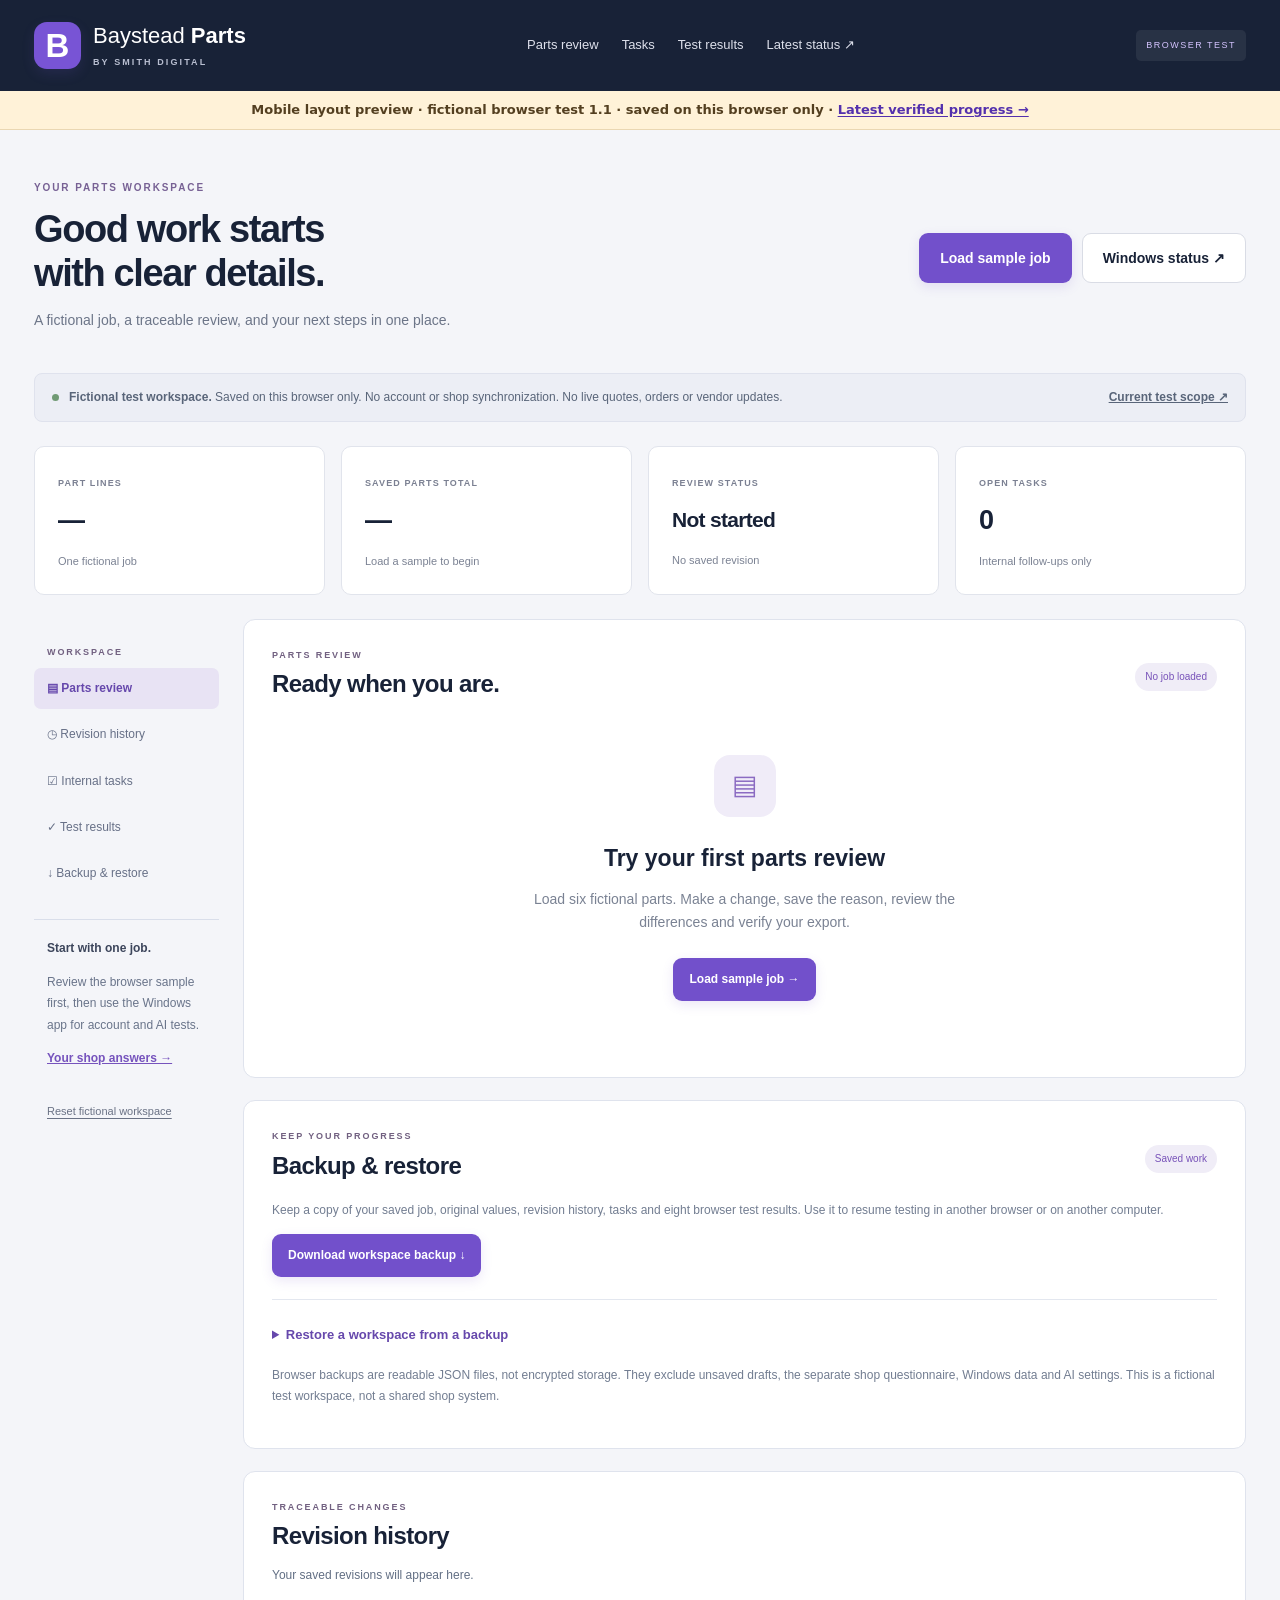
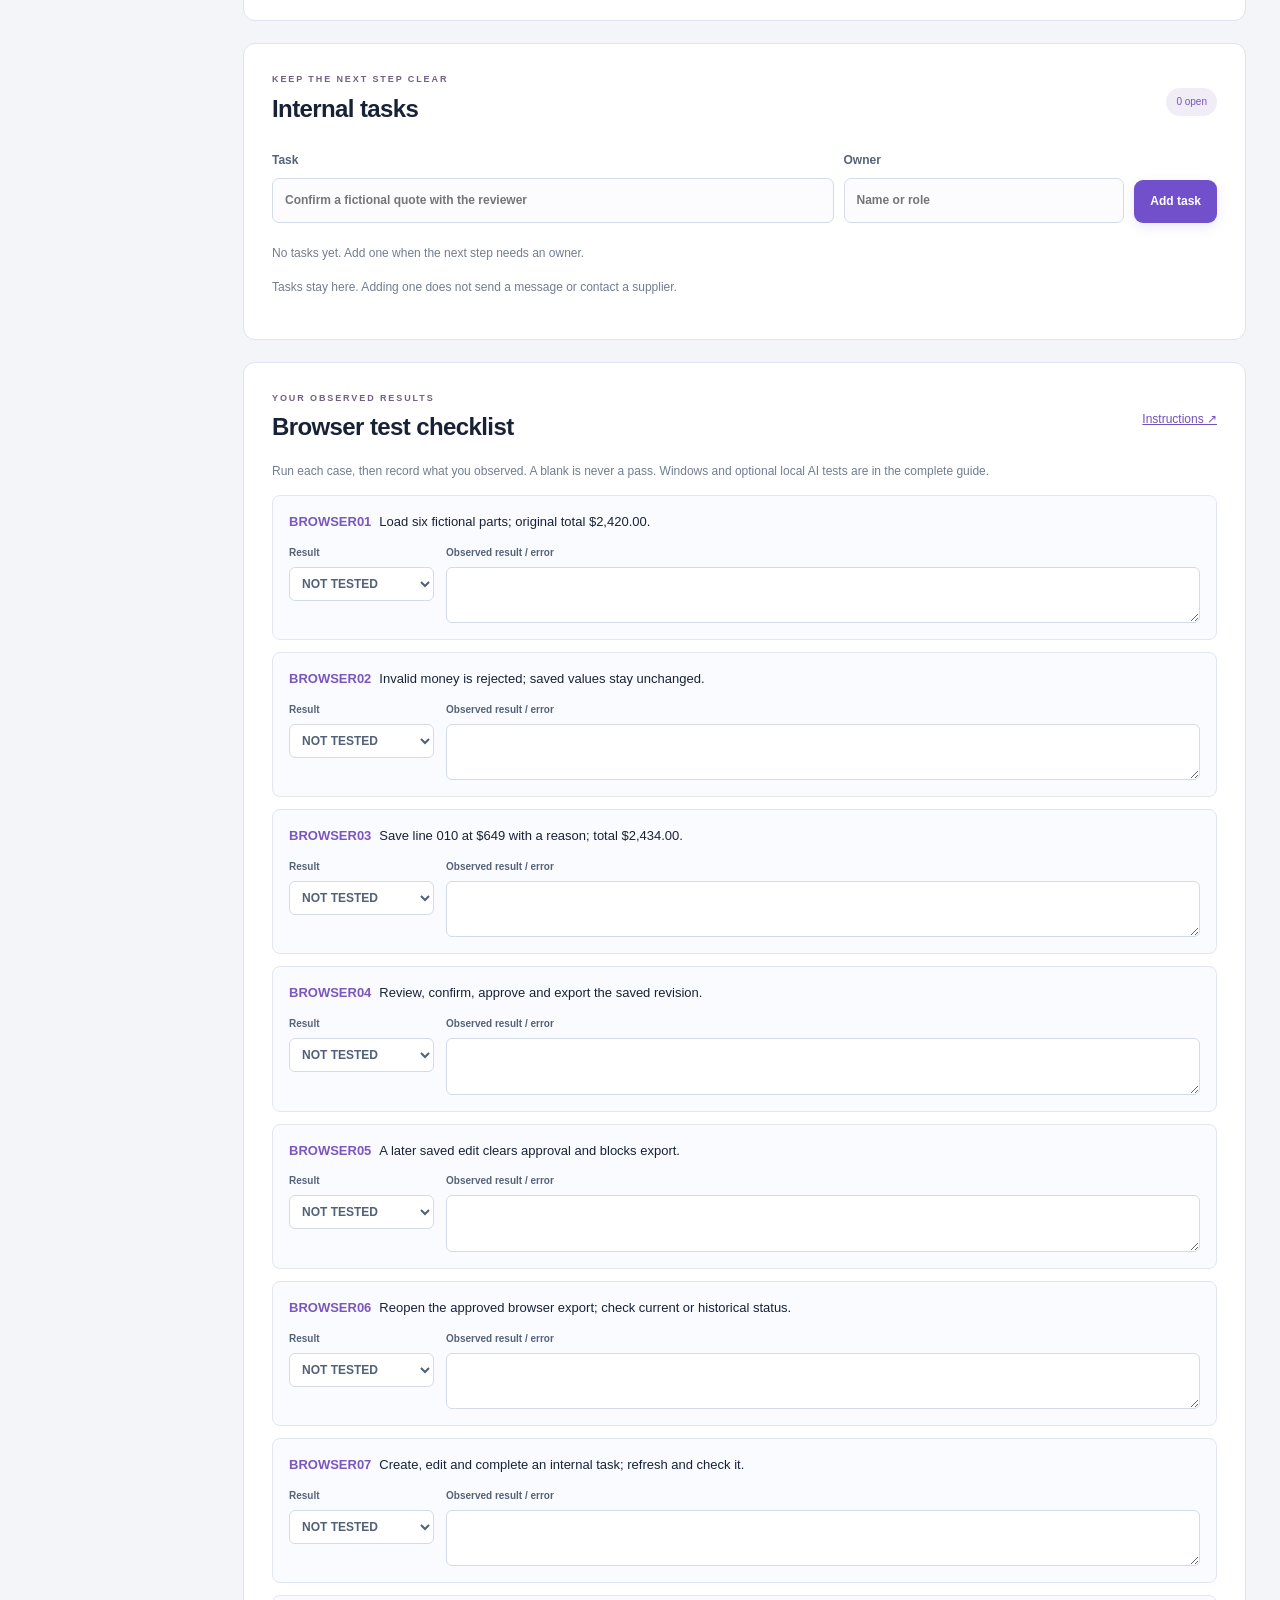
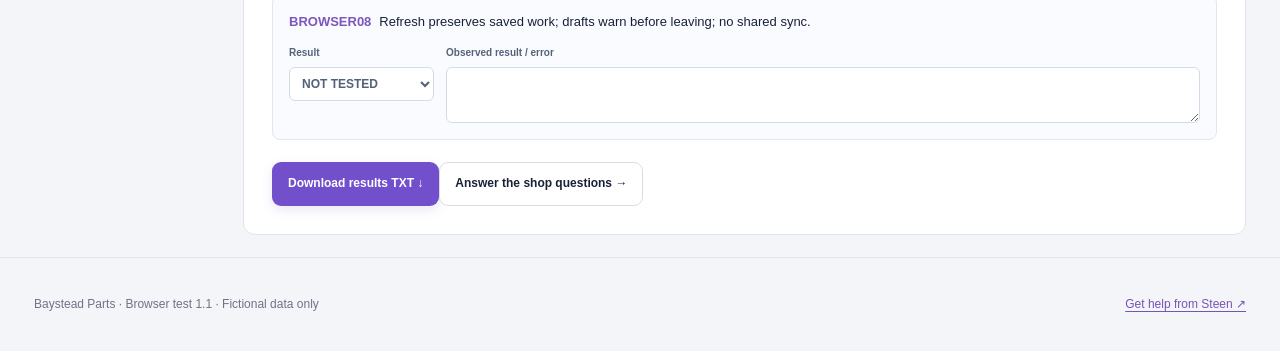
==== commit dc028976: "Point phone demo release links to verified progress" ====
--- a/index.html
+++ b/index.html
@@ -1 +1 @@
-<!doctype html><html lang="en"><head><meta charset="utf-8"><meta name="robots" content="noindex,nofollow"><meta name="viewport" content="width=device-width,initial-scale=1"><title>Workspace — Baystead Parts</title><link rel="icon" href="icon.svg"><link rel="stylesheet" href="site.css"><link rel="stylesheet" href="style.css"><link rel="stylesheet" href="preview.css"></head><body><a class="skip" href="#main">Skip to workspace</a><header class="app-header"><a class="brand" href="https://baystead-parts.netlify.app/"><span class="mark">B</span><span>Baystead <b>Parts</b><small>BY SMITH DIGITAL</small></span></a><nav aria-label="Workspace navigation"><a href="#workbench">Parts review</a><a href="#tasks-panel">Tasks</a><a href="#test-panel">Test results</a><a href="https://baystead-parts.netlify.app/checklist/">Shop checklist ↗</a></nav><span class="app-badge">BROWSER TEST</span></header><p class="phone-preview-note">Mobile layout preview · fictional browser test 1.1 · saved on this browser only · <a href="progress.html">Latest verified progress →</a></p><main id="main" class="workspace"><section class="welcome"><div><p class="eyebrow">YOUR PARTS WORKSPACE</p><h1>Good work starts<br>with clear details.</h1><p>A fictional job, a traceable review, and your next steps in one place.</p></div><div class="welcome-actions"><button id="load" class="button primary">Load sample job</button><a class="button secondary" href="https://baystead-parts.netlify.app/#windows">Get the Windows app ↗</a></div></section><div class="boundary"><span class="dot"></span><span><b>Fictional test workspace.</b> Saved on this browser only. No account or shop synchronization. No live quotes, orders or vendor updates.</span><a href="https://baystead-parts.netlify.app/guide.pdf">Guide ↗</a></div><div id="notice" role="status" aria-live="polite"></div><section class="metrics" aria-label="Workspace summary"><div><span>PART LINES</span><strong id="metric-lines">—</strong><small>One fictional job</small></div><div><span>SAVED PARTS TOTAL</span><strong id="metric-total">—</strong><small id="metric-original">Load a sample to begin</small></div><div><span>REVIEW STATUS</span><strong id="metric-review">Not started</strong><small id="metric-revision">No saved revision</small></div><div><span>OPEN TASKS</span><strong id="metric-tasks">0</strong><small>Internal follow-ups only</small></div></section><div class="desk-layout"><aside class="sidebar"><p class="eyebrow">WORKSPACE</p><a href="#workbench" class="active">▤ Parts review</a><a href="#history-panel">◷ Revision history</a><a href="#tasks-panel">☑ Internal tasks</a><a href="#test-panel">✓ Test results</a><a href="#recovery-panel">↓ Backup &amp; restore</a><div class="sidebar-note"><b>Start with one job.</b><p>Review the browser sample first, then use the Windows app for account and AI tests.</p><a href="https://baystead-parts.netlify.app/checklist/">Your shop answers →</a></div><button id="reset" class="reset" type="button">Reset fictional workspace</button></aside><div class="main-panels"><section id="workbench" class="panel"><div class="panel-heading"><div><p class="eyebrow" id="job-meta">PARTS REVIEW</p><h2 id="job-title">Ready when you are.</h2></div><span id="save-status" class="status-chip">No job loaded</span></div><div id="empty" class="empty"><span class="empty-icon">▤</span><h3>Try your first parts review</h3><p>Load six fictional parts. Make a change, save the reason, review the differences and verify your export.</p><button id="sample" class="button primary">Load sample job →</button></div><div id="editor" hidden><p class="subtle">Edit quantity or unit price. All changed rows are saved together. Original values stay preserved.</p><div class="table-wrap"><table class="parts-table"><thead><tr><th scope="col">Part</th><th scope="col">Original</th><th scope="col">Quantity</th><th scope="col">Unit price ($)</th><th scope="col">Saved line total</th></tr></thead><tbody id="lines"></tbody></table></div><div class="save-area"><label for="reason">Why are you changing these parts?<input id="reason" maxlength="500" placeholder="For example: corrected the fictional supplier quote"></label><div class="save-actions"><button id="save" class="button primary">Save revision & review →</button><button id="discard" class="button secondary">Discard draft</button></div></div><section class="review"><div class="panel-heading"><h3>Review changes</h3><span class="subtle">Compared with original</span></div><div id="diff"></div><label class="confirm"><input type="checkbox" id="confirm"> <span>I reviewed the saved parts and every difference shown above.</span></label><button id="approve" class="button primary" disabled>Approve revision</button><p class="subtle">This is a local workflow check. It does not authorize repairs or purchases.</p></section><section class="export-section"><h3>Export and verify</h3><p class="subtle">Browser review files are for this browser workspace. They are not Windows or vendor import files.</p><button id="export" class="button secondary" disabled>Download approved review JSON ↓</button><div class="verify-row"><label for="import">Choose browser review JSON<input id="import" type="file" accept=".json,application/json"></label><button id="verify" class="button secondary">Reopen & verify</button></div><p id="verifyresult" role="status" class="verify-result"></p><p class="subtle">Verification checks file integrity and the saved revision. It is not proof of an external approver's identity or vendor receipt.</p></section></div></section><section class="panel recovery-panel" id="recovery-panel"><div class="panel-heading"><div><p class="eyebrow">KEEP YOUR PROGRESS</p><h2>Backup &amp; restore</h2></div><span class="status-chip">Saved work</span></div><p class="subtle">Keep a copy of your saved job, original values, revision history, tasks and eight browser test results. Use it to resume testing in another browser or on another computer.</p><div class="recovery-actions"><button id="backup-download" class="button primary">Download workspace backup ↓</button><button id="undo-restore" class="button secondary" hidden>Undo restore</button></div><p id="backup-ready" class="subtle" hidden>Backup ready. If the download did not start, <a id="backup-save">save your backup file</a>.</p><p id="rollback-note" class="subtle" hidden>Your previous workspace is kept until your next saved change. Undo restore brings it back.</p><details class="restore-details"><summary>Restore a workspace from a backup</summary><p class="subtle">Save or discard drafts first. You will see a preview before anything is replaced. Restore replaces this browser's whole workspace; it does not merge work.</p><div class="verify-row"><label for="backup-file">Choose workspace backup JSON<input id="backup-file" type="file" accept=".json,application/json"></label><button id="restore-preview-button" class="button secondary">Preview backup</button></div><div id="restore-preview" class="restore-preview" hidden><h3>Review before replacing</h3><dl><dt>Current workspace</dt><dd id="restore-current"></dd><dt>Backup workspace</dt><dd id="restore-incoming"></dd><dt>Backup created</dt><dd id="restore-created"></dd></dl><p class="subtle">The file passed its format, history and integrity checks. This does not verify who created it. Only restore files you trust.</p><label class="confirm"><input id="restore-confirm" type="checkbox"><span>Replace my current saved workspace with this backup. Keep my current workspace available for one undo.</span></label><div class="recovery-actions"><button id="restore-apply" class="button primary" disabled>Replace with this backup</button><button id="restore-cancel" class="button secondary">Cancel</button></div></div></details><p id="recovery-status" class="verify-result" role="status" aria-live="polite"></p><p class="subtle">Browser backups are readable JSON files, not encrypted storage. They exclude unsaved drafts, the separate shop questionnaire, Windows data and AI settings. This is a fictional test workspace, not a shared shop system.</p></section><section class="panel" id="history-panel"><div class="panel-heading"><div><p class="eyebrow">TRACEABLE CHANGES</p><h2>Revision history</h2></div></div><div id="history"><p class="subtle">Your saved revisions will appear here.</p></div></section><section class="panel" id="tasks-panel"><div class="panel-heading"><div><p class="eyebrow">KEEP THE NEXT STEP CLEAR</p><h2>Internal tasks</h2></div><span class="status-chip" id="task-count">0 open</span></div><form id="taskform"><label for="tasktext">Task<input id="tasktext" maxlength="300" required placeholder="Confirm a fictional quote with the reviewer"></label><label for="taskowner">Owner<input id="taskowner" maxlength="80" placeholder="Name or role"></label><button class="button primary" type="submit">Add task</button></form><div id="tasks"></div><p class="subtle">Tasks stay here. Adding one does not send a message or contact a supplier.</p></section><section class="panel" id="test-panel"><div class="panel-heading"><div><p class="eyebrow">YOUR OBSERVED RESULTS</p><h2>Browser test checklist</h2></div><a href="https://baystead-parts.netlify.app/guide.pdf">Instructions ↗</a></div><p class="subtle">Run each case, then record what you observed. A blank is never a pass. Windows and optional local AI tests are in the complete guide.</p><div id="qa"></div><button id="downloadqa" class="button primary">Download results TXT ↓</button><a href="https://baystead-parts.netlify.app/checklist/" class="button secondary">Answer the shop questions →</a></section><button id="reset-mobile" class="reset" type="button">Reset fictional workspace</button></div></div><noscript><div class="notice">The browser workspace needs JavaScript. You can still <a href="https://baystead-parts.netlify.app/guide.pdf">read the guide</a> or <a href="https://baystead-parts.netlify.app/#windows">download the Windows app</a>.</div></noscript></main><footer><p>Baystead Parts · Browser test 1.1 · Fictional data only</p><a href="mailto:steen.smithdigital@gmail.com">Get help from Steen ↗</a></footer><script type="module" src="app.js"></script></body></html>
+<!doctype html><html lang="en"><head><meta charset="utf-8"><meta name="robots" content="noindex,nofollow"><meta name="viewport" content="width=device-width,initial-scale=1"><title>Workspace — Baystead Parts</title><link rel="icon" href="icon.svg"><link rel="stylesheet" href="site.css"><link rel="stylesheet" href="style.css"><link rel="stylesheet" href="preview.css"></head><body><a class="skip" href="#main">Skip to workspace</a><header class="app-header"><a class="brand" href="progress.html"><span class="mark">B</span><span>Baystead <b>Parts</b><small>BY SMITH DIGITAL</small></span></a><nav aria-label="Workspace navigation"><a href="#workbench">Parts review</a><a href="#tasks-panel">Tasks</a><a href="#test-panel">Test results</a><a href="progress.html">Latest status ↗</a></nav><span class="app-badge">BROWSER TEST</span></header><p class="phone-preview-note">Mobile layout preview · fictional browser test 1.1 · saved on this browser only · <a href="progress.html">Latest verified progress →</a></p><main id="main" class="workspace"><section class="welcome"><div><p class="eyebrow">YOUR PARTS WORKSPACE</p><h1>Good work starts<br>with clear details.</h1><p>A fictional job, a traceable review, and your next steps in one place.</p></div><div class="welcome-actions"><button id="load" class="button primary">Load sample job</button><a class="button secondary" href="progress.html">Windows status ↗</a></div></section><div class="boundary"><span class="dot"></span><span><b>Fictional test workspace.</b> Saved on this browser only. No account or shop synchronization. No live quotes, orders or vendor updates.</span><a href="progress.html">Current test scope ↗</a></div><div id="notice" role="status" aria-live="polite"></div><section class="metrics" aria-label="Workspace summary"><div><span>PART LINES</span><strong id="metric-lines">—</strong><small>One fictional job</small></div><div><span>SAVED PARTS TOTAL</span><strong id="metric-total">—</strong><small id="metric-original">Load a sample to begin</small></div><div><span>REVIEW STATUS</span><strong id="metric-review">Not started</strong><small id="metric-revision">No saved revision</small></div><div><span>OPEN TASKS</span><strong id="metric-tasks">0</strong><small>Internal follow-ups only</small></div></section><div class="desk-layout"><aside class="sidebar"><p class="eyebrow">WORKSPACE</p><a href="#workbench" class="active">▤ Parts review</a><a href="#history-panel">◷ Revision history</a><a href="#tasks-panel">☑ Internal tasks</a><a href="#test-panel">✓ Test results</a><a href="#recovery-panel">↓ Backup &amp; restore</a><div class="sidebar-note"><b>Start with one job.</b><p>Review the browser sample first, then use the Windows app for account and AI tests.</p><a href="progress.html">Your shop answers →</a></div><button id="reset" class="reset" type="button">Reset fictional workspace</button></aside><div class="main-panels"><section id="workbench" class="panel"><div class="panel-heading"><div><p class="eyebrow" id="job-meta">PARTS REVIEW</p><h2 id="job-title">Ready when you are.</h2></div><span id="save-status" class="status-chip">No job loaded</span></div><div id="empty" class="empty"><span class="empty-icon">▤</span><h3>Try your first parts review</h3><p>Load six fictional parts. Make a change, save the reason, review the differences and verify your export.</p><button id="sample" class="button primary">Load sample job →</button></div><div id="editor" hidden><p class="subtle">Edit quantity or unit price. All changed rows are saved together. Original values stay preserved.</p><div class="table-wrap"><table class="parts-table"><thead><tr><th scope="col">Part</th><th scope="col">Original</th><th scope="col">Quantity</th><th scope="col">Unit price ($)</th><th scope="col">Saved line total</th></tr></thead><tbody id="lines"></tbody></table></div><div class="save-area"><label for="reason">Why are you changing these parts?<input id="reason" maxlength="500" placeholder="For example: corrected the fictional supplier quote"></label><div class="save-actions"><button id="save" class="button primary">Save revision & review →</button><button id="discard" class="button secondary">Discard draft</button></div></div><section class="review"><div class="panel-heading"><h3>Review changes</h3><span class="subtle">Compared with original</span></div><div id="diff"></div><label class="confirm"><input type="checkbox" id="confirm"> <span>I reviewed the saved parts and every difference shown above.</span></label><button id="approve" class="button primary" disabled>Approve revision</button><p class="subtle">This is a local workflow check. It does not authorize repairs or purchases.</p></section><section class="export-section"><h3>Export and verify</h3><p class="subtle">Browser review files are for this browser workspace. They are not Windows or vendor import files.</p><button id="export" class="button secondary" disabled>Download approved review JSON ↓</button><div class="verify-row"><label for="import">Choose browser review JSON<input id="import" type="file" accept=".json,application/json"></label><button id="verify" class="button secondary">Reopen & verify</button></div><p id="verifyresult" role="status" class="verify-result"></p><p class="subtle">Verification checks file integrity and the saved revision. It is not proof of an external approver's identity or vendor receipt.</p></section></div></section><section class="panel recovery-panel" id="recovery-panel"><div class="panel-heading"><div><p class="eyebrow">KEEP YOUR PROGRESS</p><h2>Backup &amp; restore</h2></div><span class="status-chip">Saved work</span></div><p class="subtle">Keep a copy of your saved job, original values, revision history, tasks and eight browser test results. Use it to resume testing in another browser or on another computer.</p><div class="recovery-actions"><button id="backup-download" class="button primary">Download workspace backup ↓</button><button id="undo-restore" class="button secondary" hidden>Undo restore</button></div><p id="backup-ready" class="subtle" hidden>Backup ready. If the download did not start, <a id="backup-save">save your backup file</a>.</p><p id="rollback-note" class="subtle" hidden>Your previous workspace is kept until your next saved change. Undo restore brings it back.</p><details class="restore-details"><summary>Restore a workspace from a backup</summary><p class="subtle">Save or discard drafts first. You will see a preview before anything is replaced. Restore replaces this browser's whole workspace; it does not merge work.</p><div class="verify-row"><label for="backup-file">Choose workspace backup JSON<input id="backup-file" type="file" accept=".json,application/json"></label><button id="restore-preview-button" class="button secondary">Preview backup</button></div><div id="restore-preview" class="restore-preview" hidden><h3>Review before replacing</h3><dl><dt>Current workspace</dt><dd id="restore-current"></dd><dt>Backup workspace</dt><dd id="restore-incoming"></dd><dt>Backup created</dt><dd id="restore-created"></dd></dl><p class="subtle">The file passed its format, history and integrity checks. This does not verify who created it. Only restore files you trust.</p><label class="confirm"><input id="restore-confirm" type="checkbox"><span>Replace my current saved workspace with this backup. Keep my current workspace available for one undo.</span></label><div class="recovery-actions"><button id="restore-apply" class="button primary" disabled>Replace with this backup</button><button id="restore-cancel" class="button secondary">Cancel</button></div></div></details><p id="recovery-status" class="verify-result" role="status" aria-live="polite"></p><p class="subtle">Browser backups are readable JSON files, not encrypted storage. They exclude unsaved drafts, the separate shop questionnaire, Windows data and AI settings. This is a fictional test workspace, not a shared shop system.</p></section><section class="panel" id="history-panel"><div class="panel-heading"><div><p class="eyebrow">TRACEABLE CHANGES</p><h2>Revision history</h2></div></div><div id="history"><p class="subtle">Your saved revisions will appear here.</p></div></section><section class="panel" id="tasks-panel"><div class="panel-heading"><div><p class="eyebrow">KEEP THE NEXT STEP CLEAR</p><h2>Internal tasks</h2></div><span class="status-chip" id="task-count">0 open</span></div><form id="taskform"><label for="tasktext">Task<input id="tasktext" maxlength="300" required placeholder="Confirm a fictional quote with the reviewer"></label><label for="taskowner">Owner<input id="taskowner" maxlength="80" placeholder="Name or role"></label><button class="button primary" type="submit">Add task</button></form><div id="tasks"></div><p class="subtle">Tasks stay here. Adding one does not send a message or contact a supplier.</p></section><section class="panel" id="test-panel"><div class="panel-heading"><div><p class="eyebrow">YOUR OBSERVED RESULTS</p><h2>Browser test checklist</h2></div><a href="progress.html">Instructions ↗</a></div><p class="subtle">Run each case, then record what you observed. A blank is never a pass. Windows and optional local AI tests are in the complete guide.</p><div id="qa"></div><button id="downloadqa" class="button primary">Download results TXT ↓</button><a href="progress.html" class="button secondary">Answer the shop questions →</a></section><button id="reset-mobile" class="reset" type="button">Reset fictional workspace</button></div></div><noscript><div class="notice">The browser workspace needs JavaScript. You can still <a href="progress.html">read the guide</a> or <a href="progress.html">download the Windows app</a>.</div></noscript></main><footer><p>Baystead Parts · Browser test 1.1 · Fictional data only</p><a href="mailto:steen.smithdigital@gmail.com">Get help from Steen ↗</a></footer><script type="module" src="app.js"></script></body></html>
